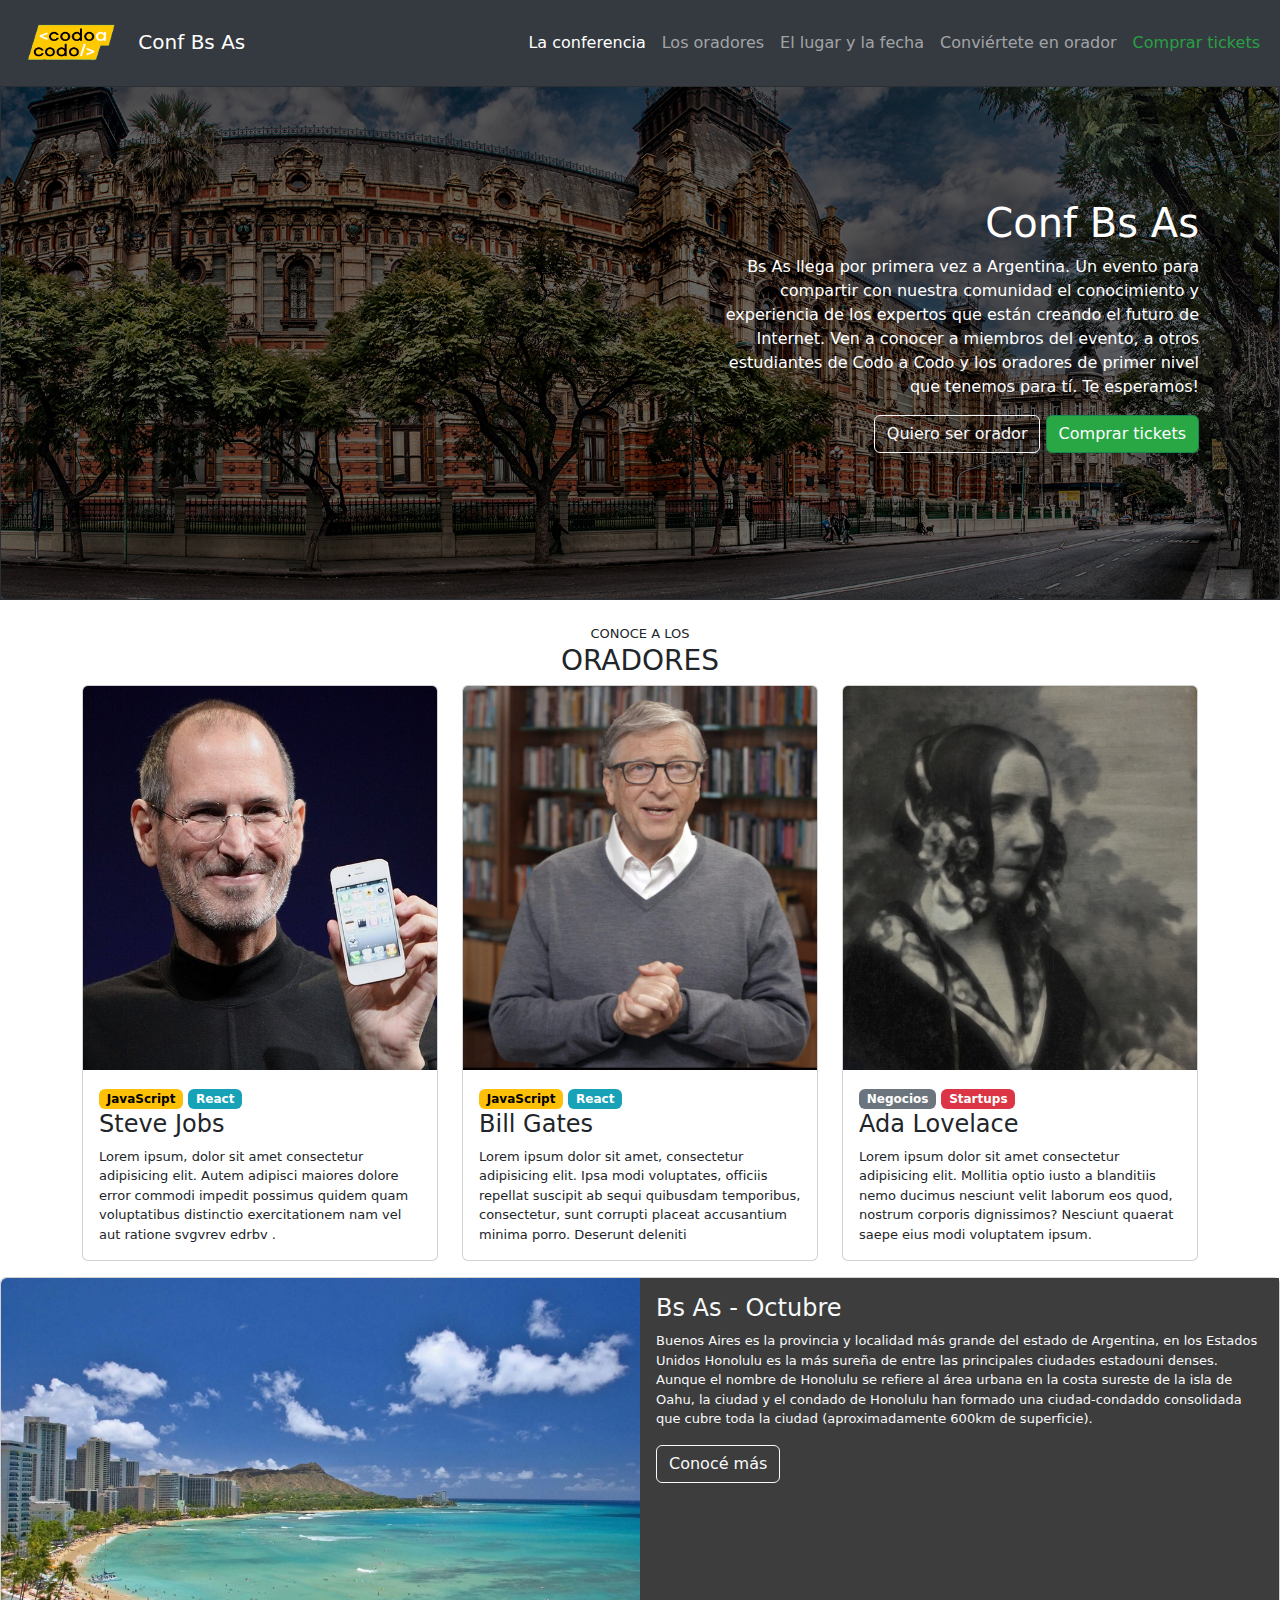
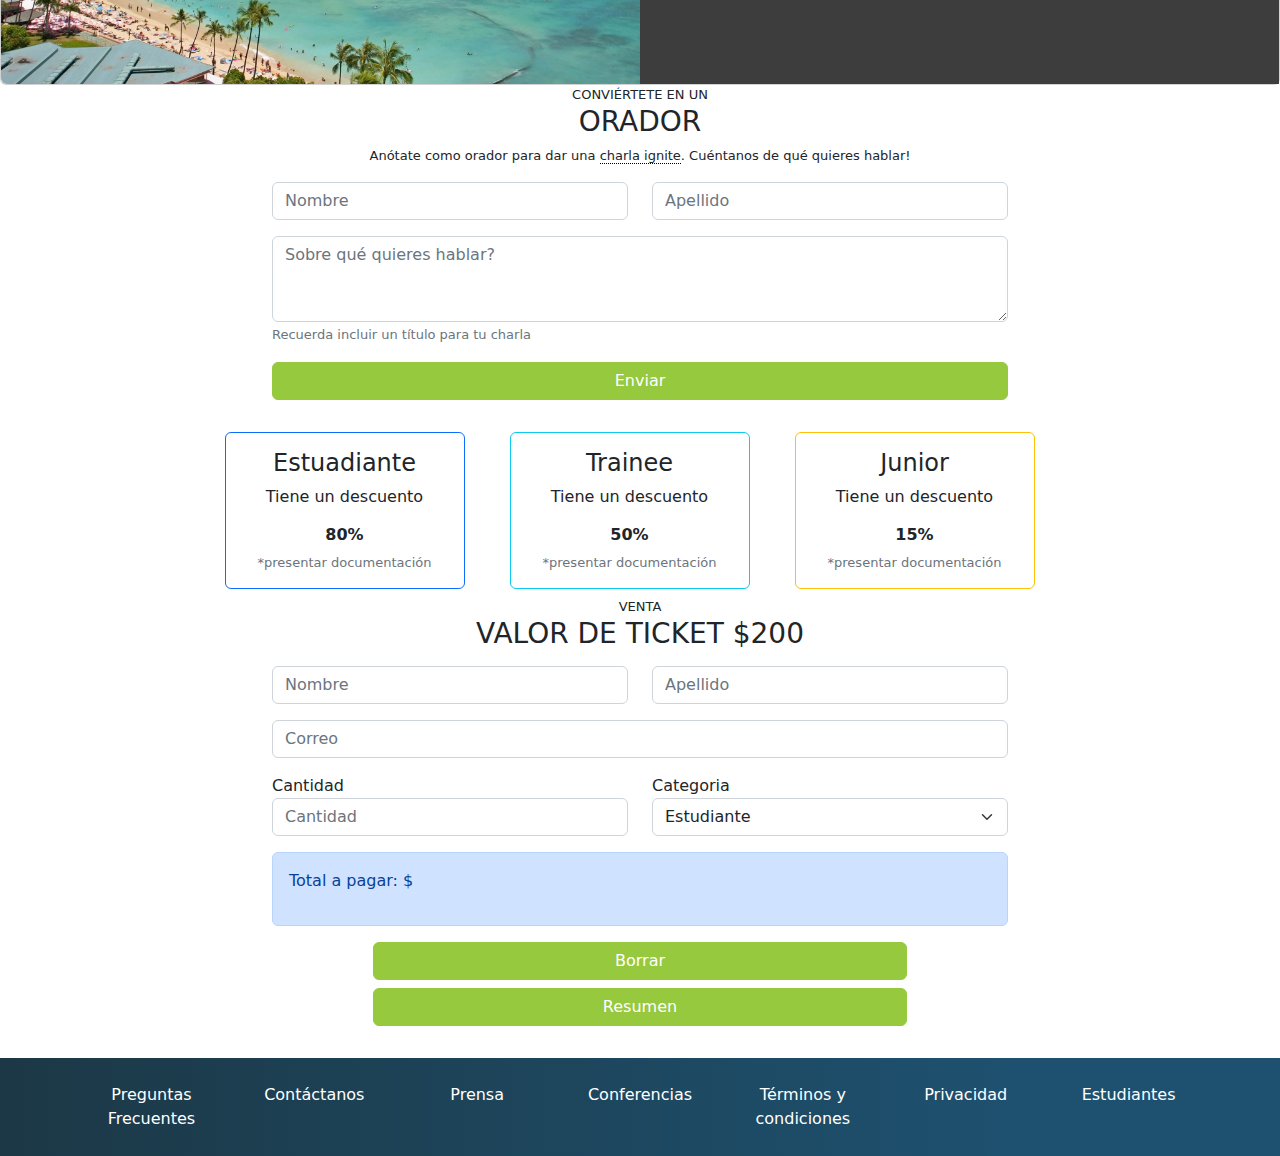
==== index.html @ c77f0238 "subo parte logica de js" ====
<!DOCTYPE html>
<html lang="es">

<head>
    <meta charset="UTF-8">
    <meta http-equiv="X-UA-Compatible" content="IE=edge">
    <meta name="viewport" content="width=device-width, initial-scale=1.0">
    <meta name="description" content="conferencia de prestigiosos oradores en Buenos Aires">
    <meta name="keywords" content="codo a codo, conferencia, oradores, Buenos Aires">
    <meta name="author" content="Camila Aylen Perez Badia, perez9camila@gmail.com">
    <title>Trabajo Integrador 1 </title>
    <link rel="stylesheet" href="./CSS/bootstrap.css">
    <link rel="stylesheet" href="./CSS/style.css">

</head>

<body>
    <header>
        <!--Menu-->
        <nav class="navbar navbar-expand-lg navbar-dark bg-dark">
            <div class="container-fluid" id="menu">
                <a class="navbar-brand" href="#">
                    <img src="./IMG/codoacodo.png" alt="Logo codo a codo" width="120" height="60">
                    Conf Bs As
                </a>
                <button class="navbar-toggler" type="button" data-bs-toggle="collapse"
                    data-bs-target="#navbarSupportedContent" aria-controls="navbarSupportedContent"
                    aria-expanded="false" aria-label="Toggle navigation">
                    <span class="navbar-toggler-icon"></span>
                </button>

                <div class="collapse navbar-collapse " id="navbarSupportedContent">
                    <ul class="navbar-nav ms-auto mb-2 mb-lg-0">
                        <li class="nav-item">
                            <a class="nav-link active" aria-current="page" href="#infoconferencia">La conferencia</a>
                        </li>
                        <li class="nav-item">
                            <a class="nav-link" href="#oradores">Los oradores</a>
                        </li>
                        <li class="nav-item">
                            <a class="nav-link" href="#fechalugar">El lugar y la fecha</a>
                        </li>
                        <li class="nav-item">
                            <a class="nav-link" href="#se-orador">Conviértete en orador</a>
                        </li>
                        <li class="nav-item">
                            <a class="nav-link text-success" href="#tickets">Comprar tickets</a>
                        </li>
                    </ul>
                </div>
            </div>
        </nav>

        <section id="infoconferencia">
            <div class="card text-bg-dark" id="conferencia">
                <img src="./IMG/ba1.jpg" class="card-img" id="ba1" alt="imagen de Buenos Aires">
                <div class="container">
                    <div class="card-img-overlay text-end" id="conf">
                        <h1 class="card-title">Conf Bs As</h1>
                        <p id="texto-bsas">Bs As llega por primera vez a Argentina. Un evento para compartir con nuestra
                            comunidad el
                            conocimiento y experiencia de los expertos que están creando el futuro de Internet. Ven a
                            conocer a
                            miembros del evento, a otros estudiantes de Codo a Codo y los oradores de primer nivel
                            que
                            tenemos
                            para tí. Te esperamos!
                        </p>
                        <a role="button" class="btn btn-outline-light" href="#se-orador">Quiero ser orador</a>
                        <a role="button" class="btn btn-success" href="#tickets">Comprar tickets</a>
                    </div>
                </div>
            </div>
        </section>
    </header>



    <section id="oradores">
        <br>
        <p class="parrafo"> CONOCE A LOS</p>
        <h3 class="orador">ORADORES</h3>

        <!--3 imagenes oradores-->
        <div class="container">
            <div class="row cards" id="oradores">
                <div class="col">
                    <div class="card">
                        <img src="./IMG/steve.jpeg" class="card-img-top" alt="Steve Jobs">
                        <div class="card-body">
                            <span class="badge text-bg-warning">JavaScript</span>
                            <span class="badge text-bg-info">React</span>
                            <h5 class="card-title">Steve Jobs</h5>
                            <p class="card-text">Lorem ipsum, dolor sit amet consectetur adipisicing elit. Autem
                                adipisci
                                maiores dolore error commodi impedit possimus quidem quam voluptatibus distinctio
                                exercitationem
                                nam vel aut ratione svgvrev edrbv .</p>
                        </div>
                    </div>
                </div>
                <div class="col">
                    <div class="card">
                        <img src="./IMG/bill.jpg" class="card-img-top" alt="Bill Gates">
                        <div class="card-body">
                            <span class="badge text-bg-warning">JavaScript</span>
                            <span class="badge text-bg-info">React</span>
                            <h5 class="card-title">Bill Gates</h5>
                            <p class="card-text">Lorem ipsum dolor sit amet, consectetur adipisicing elit. Ipsa modi
                                voluptates,
                                officiis repellat suscipit ab sequi quibusdam temporibus, consectetur, sunt corrupti
                                placeat
                                accusantium minima porro. Deserunt deleniti</p>
                        </div>
                    </div>
                </div>
                <div class="col">
                    <div class="card">
                        <img src="./IMG/ada.jpeg" class="card-img-top" alt="Adda Lovelace">
                        <div class="card-body">
                            <span class="badge text-bg-secondary">Negocios</span>
                            <span class="badge text-bg-danger">Startups</span>
                            <h5 class="card-title">Ada Lovelace</h5>
                            <p class="card-text">Lorem ipsum dolor sit amet consectetur adipisicing elit. Mollitia optio
                                iusto a
                                blanditiis nemo ducimus nesciunt velit laborum eos quod, nostrum corporis dignissimos?
                                Nesciunt
                                quaerat saepe eius modi voluptatem ipsum.</p>
                        </div>
                    </div>
                </div>
            </div>
        </div>
    </section>

    <section id="fechalugar">
        <div class="card mt-3">
            <div class="row g-0">
                <div class="col-md-6">
                    <img id="honolulu" src="./IMG/honolulu.jpg" class="img-fluid rounded-start" alt="foto Honolulu">
                </div>
                <div class="col-md-6 text-light" id="fecha-lugar">
                    <div class="card-body">
                        <h5 class="card-title">Bs As - Octubre</h5>
                        <p class="card-text" id="texto-fecha-lugar">Buenos Aires es la provincia y localidad más grande
                            del estado de
                            Argentina, en los Estados Unidos Honolulu es la más sureña de entre las principales
                            ciudades
                            estadouni denses. Aunque el nombre de Honolulu se refiere al área urbana en la costa
                            sureste
                            de la isla de Oahu, la ciudad y el condado de
                            Honolulu han formado una ciudad-condaddo consolidada que cubre toda la ciudad
                            (aproximadamente 600km de superficie).</p>
                        <a role="button" class="btn btn-outline-light" href="#">Conocé más</a>
                    </div>
                </div>
            </div>
        </div>
    </section>

    <section id="se-orador">
        <p class="parrafo"> CONVIÉRTETE EN UN</p>
        <h3 class="orador">ORADOR</h3>
        <p class="parrafo">Anótate como orador para dar una <span id="subrayado">charla ignite</span>. Cuéntanos de qué
            quieres hablar!</p>

        <div class="container">
            <form action="mailto:perez9camila@gmail.com" method="post" enctype="text/plain">
                <div class="row justify-content-center mt-3">
                    <div class="col-4">
                        <input type="text" name="Nombre" class="form-control" placeholder="Nombre" aria-label="Nombre">
                    </div>
                    <div class="col-4">
                        <input type="text" name="Apellido" class="form-control" placeholder="Apellido"
                            aria-label="Apellido">
                    </div>
                </div>

                <div class="row justify-content-center mt-3">
                    <div class="col-8">
                        <textarea name="Comentarios" class="form-control" id="exampleFormControlTextarea1" rows="3"
                            placeholder="Sobre qué quieres hablar?" aria-label="Sobre qué quieres hablar?"></textarea>
                        <span id="texto-formulario" class="text-muted">Recuerda incluir un título para tu charla</span>
                    </div>
                </div>
                <div class="row mb-2">
                    <div id="boton-formulario" class="d-grid gap-2 col-8 mx-auto">
                        <button class="btn btn-primary" type="submit">Enviar</button>
                    </div>
                </div>

            </form>
        </div>
    </section>

    <!--Comienza parte trabajo integrador con js-->

    <section>
        <div class="container text-center">
            <div class="row justify-content-center">
                <div class="col-3">
                    <div class="card border-primary mb-2" style="max-width: 15rem;">
                        <div class="card-body">
                            <h5 class="card-title">Estuadiante</h5>
                            <p class="card-text" id="parrafo-descuento">Tiene un descuento</p>
                            <h6 class="card-text">80%</h6>
                            <p class="card-text text-muted">*presentar documentación</p>
                        </div>
                    </div>
                </div>

                <div class="col-3">
                    <div class="card border-info mb-2" style="max-width: 15rem;">
                        <div class="card-body">
                            <h5 class="card-title">Trainee</h5>
                            <p class="card-text" id="parrafo-descuento">Tiene un descuento</p>
                            <h6 class="card-text">50%</h6>
                            <p class="card-text text-muted">*presentar documentación</p>
                        </div>
                    </div>
                </div>
                <div class="col-3">
                    <div class="card border-warning mb-2" style="max-width: 15rem;">
                        <div class="card-body">
                            <h5 class="card-title">Junior</h5>
                            <p class="card-text" id="parrafo-descuento">Tiene un descuento</p>
                            <h6 class="card-text">15%</h6>
                            <p class="card-text text-muted">*presentar documentación</p>
                        </div>
                    </div>
                </div>
            </div>
        </div>
    </section>

    <section id="tickets">
        <p class="parrafo"> VENTA</p>
        <h3 class="orador">VALOR DE TICKET $200</h3>
        <div class="container">
            <form action="mailto:perez9camila@gmail.com" method="post" enctype="text/plain">
                <div class="row justify-content-center mt-3">
                    <div class="col-4">
                        <input type="text" name="Nombre" class="form-control" placeholder="Nombre" aria-label="Nombre">
                    </div>
                    <div class="col-4">
                        <input type="text" name="Apellido" class="form-control" placeholder="Apellido"
                            aria-label="Apellido">
                    </div>
                </div>

                <div class="row justify-content-center mt-3">
                    <div class="col-8">
                        <input type="Correo" class="form-control" placeholder="Correo" aria-label="Correo">
                    </div>
                </div>

                <div class="row justify-content-center mt-3">
                    <div class="col-4">
                        Cantidad
                        <input type="number" class="form-control" id="cantidad_tickets" placeholder="Cantidad" aria-label="Cantidad"
                            id="cantidadTickets" min="1" required>
                    </div>
                    <div class="col-4">
                        Categoria
                        <select class="form-select" id="tipo_descuento" aria-label="Categoría" id="categoria">
                            <option value="estudiante" selected>Estudiante</option>
                            <option value="trainee">Trainee</option>
                            <option value="junior">Junior</option>
                        </select>
                    </div>
                </div>
                <div class="row justify-content-center mt-3">
                    <div class="col-8">
                        <div class="alert alert-primary" role="alert">
                            Total a pagar: $ <p id="total_a_pagar" class="align-middle"></p>
                        </div>
                    </div>

                </div>
                <div class="container">
                    <div class="row mb-2">
                        <div class="d-grid gap-2 col-6 mx-auto">
                            <button class="btn btn-primary" type="reset">Borrar</button>
                            <button class="btn btn-primary" type="submit">Resumen</button>
                        </div>
                    </div>
                </div>
            </form>
        </div>
    </section>



    <footer>
        <div class="container">
            <div class="row text-center justify-content-center" id="pie-pagina">
                <div class="col">
                    <a class="nav-link" href="#">Preguntas Frecuentes</a>
                </div>
                <div class="col">
                    <a class="nav-link" href="#">Contáctanos</a>
                </div>
                <div class="col">
                    <a class="nav-link" href="#">Prensa</a>
                </div>
                <div class="col">
                    <a class="nav-link" href="#">Conferencias</a>
                </div>
                <div class="col">
                    <a class="nav-link" href="#">Términos y condiciones</a>
                </div>
                <div class="col">
                    <a class="nav-link" href="#">Privacidad</a>
                </div>
                <div class="col">
                    <a class="nav-link" href="#">Estudiantes</a>
                </div>
            </div>
        </div>
    </footer>

    <script src="./js/bootstrap.js"></script>
    <script src="./js/script.js"></script>
</body>

</html>
---- CSS/style.css ----
#menu{
    background-color: #353a40;
}

h5{
    font-size: x-large;
}

h6{
    font-size: medium;
    font-weight: bold;
}

p {
    font-size: small;  
}

.parrafo{
    text-align: center;
    margin-bottom: 0rem;
    
}

h3 {
    margin: 0px,0px,8px;

}
footer {
    background: linear-gradient(90deg, rgba(28,56,70,255) 0%, rgba(29,67,88,255) 35%, rgba(30,81,112,255) 80%);
    color: white;
    min-height: 10vh;
}

form{
    margin-bottom: 2rem;
}

#texto-formulario{
    font-size: small;
}

.orador{
    padding: auto;
    text-align: center;
}

div {
    display: block;
}

#conferencia{
    border-radius: 0%;
}

#ba1 {
    background: rgba(0, 0, 0, 0.7);
    filter: brightness(40%);
    background-position: center;
    background-repeat: no-repeat;
    background-size: cover;
    background-blend-mode: darken;
    object-fit: cover;
    height: 40vw;
}

#conf{
    text-align: justify;
    margin-top: 6rem;
    margin-right: 4rem;
    margin-bottom: 2rem;
    overflow: auto; /*scroll de pantalla para que el texto no desborde*/
}

#texto-bsas{
    text-align: justify;
    text-align: right;
    font-size: medium;
    padding-left: 58%;
}

#honolulu{
    object-fit: cover;
    width:100%;
    height:100%;
}

#fecha-lugar{
    background-color: rgb(61, 61, 61);

}

#texto-fecha-lugar{
    text-align: justify;
    text-align: left;
}

#subrayado {
    border-bottom:1px dotted black;
}

#parrafo-descuento{
    font-size: medium;
}

#boton-formulario{
    margin-top: 1rem;
}

#boton-tickets{
    
}

#pie-pagina a{
    font-size: medium;
    margin-top: 25px;
    margin-bottom: 25px;
}
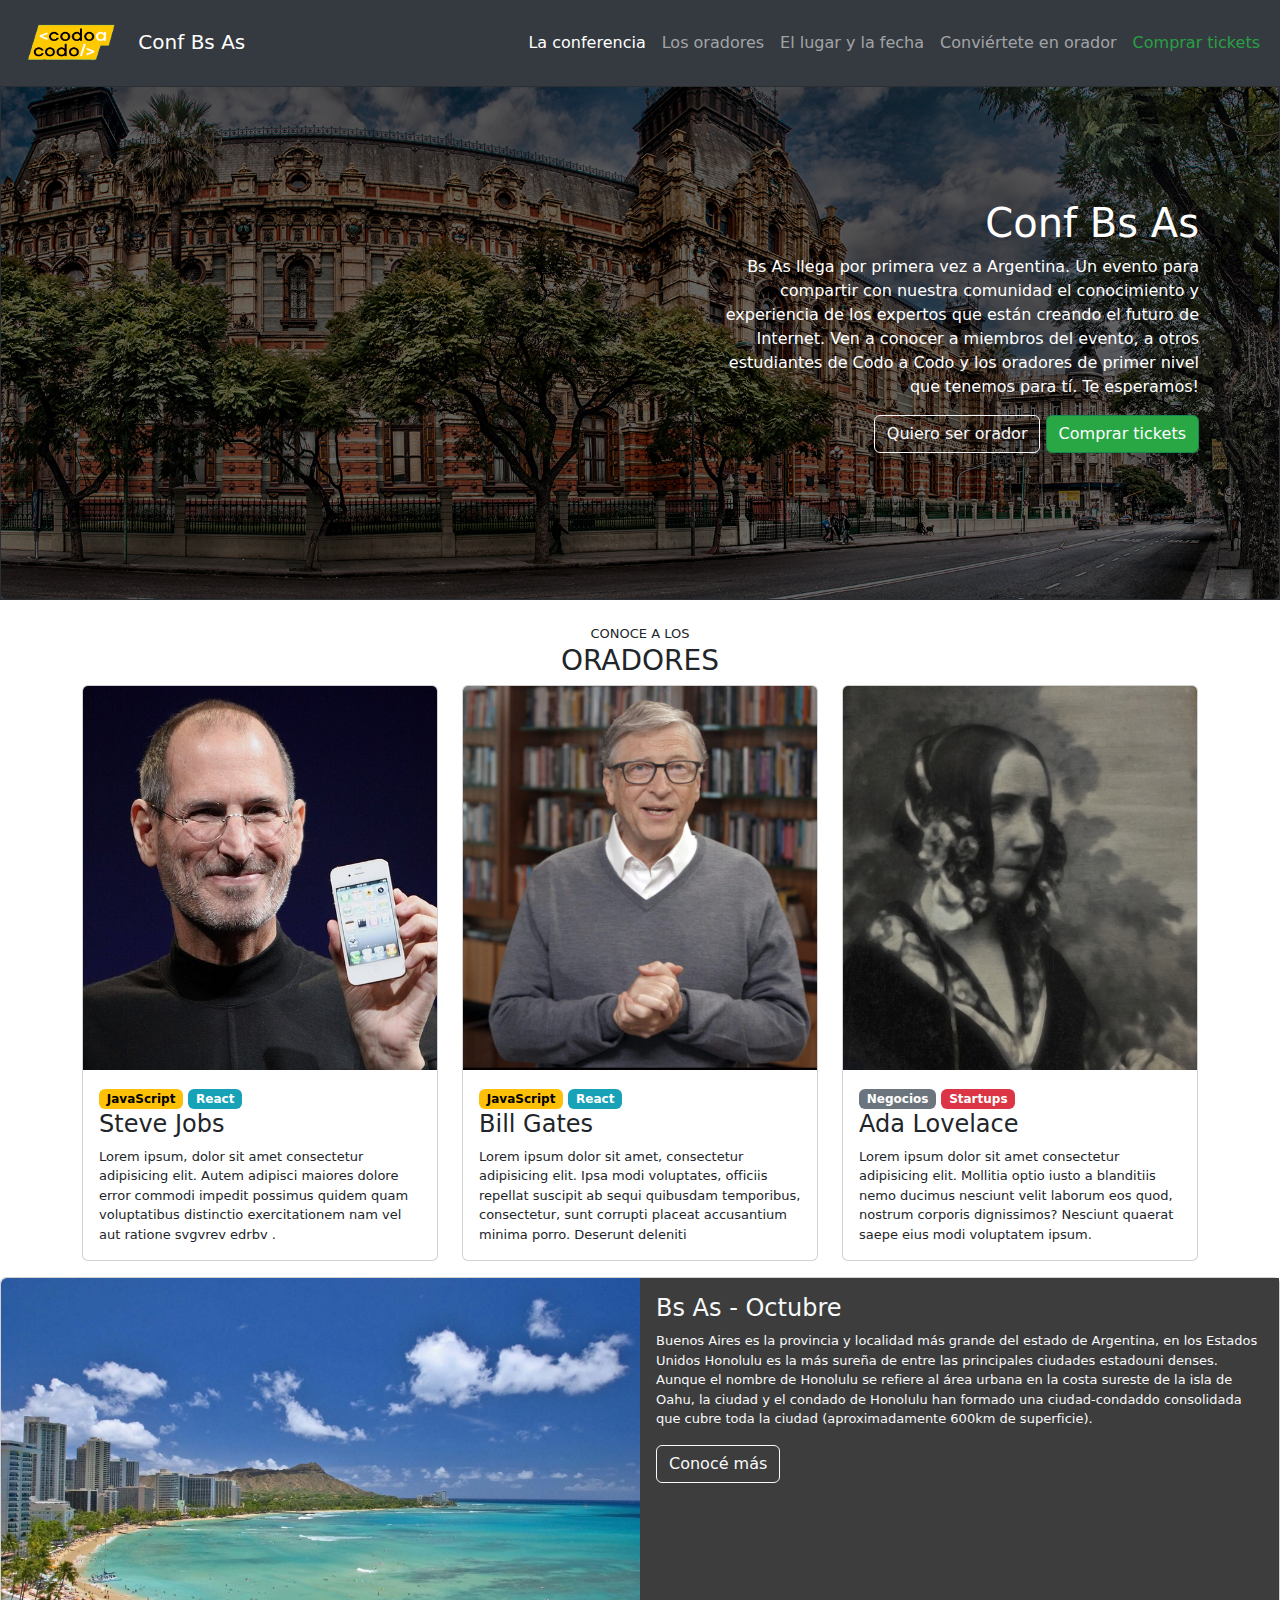
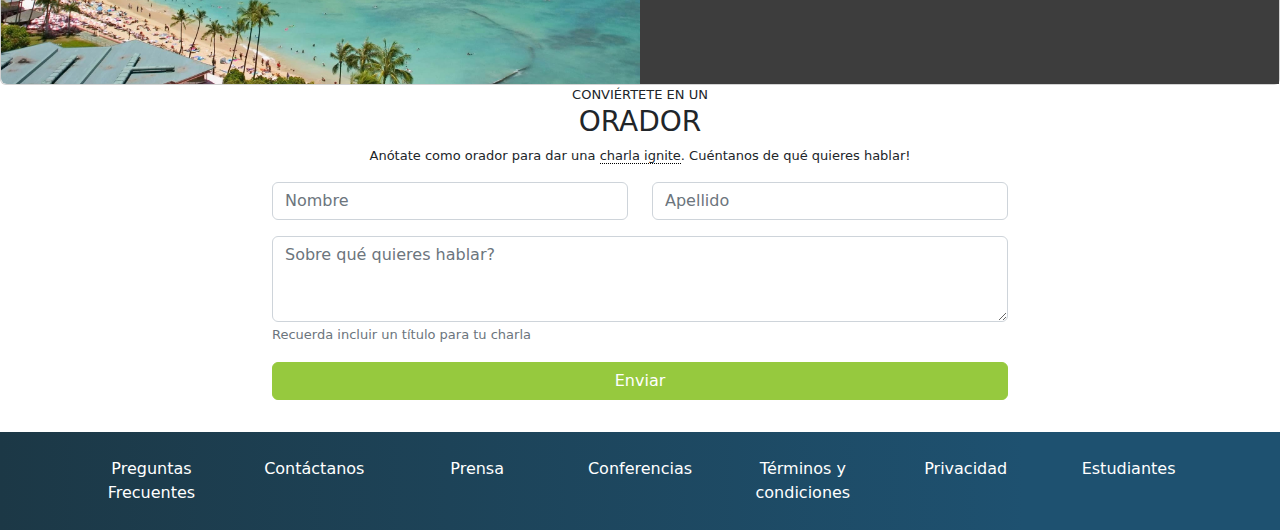
==== commit d2f48f73: "subo archivo diferente para la parte de tickets" ====
--- a/index.html
+++ b/index.html
@@ -44,7 +44,7 @@
                             <a class="nav-link" href="#se-orador">Conviértete en orador</a>
                         </li>
                         <li class="nav-item">
-                            <a class="nav-link text-success" href="#tickets">Comprar tickets</a>
+                            <a class="nav-link text-success" href="./tickets.html">Comprar tickets</a>
                         </li>
                     </ul>
                 </div>
@@ -67,7 +67,7 @@
                             para tí. Te esperamos!
                         </p>
                         <a role="button" class="btn btn-outline-light" href="#se-orador">Quiero ser orador</a>
-                        <a role="button" class="btn btn-success" href="#tickets">Comprar tickets</a>
+                        <a role="button" class="btn btn-success" href="./tickets.html">Comprar tickets</a>
                     </div>
                 </div>
             </div>
@@ -193,104 +193,6 @@
         </div>
     </section>
 
-    <!--Comienza parte trabajo integrador con js-->
-
-    <section>
-        <div class="container text-center">
-            <div class="row justify-content-center">
-                <div class="col-3">
-                    <div class="card border-primary mb-2" style="max-width: 15rem;">
-                        <div class="card-body">
-                            <h5 class="card-title">Estuadiante</h5>
-                            <p class="card-text" id="parrafo-descuento">Tiene un descuento</p>
-                            <h6 class="card-text">80%</h6>
-                            <p class="card-text text-muted">*presentar documentación</p>
-                        </div>
-                    </div>
-                </div>
-
-                <div class="col-3">
-                    <div class="card border-info mb-2" style="max-width: 15rem;">
-                        <div class="card-body">
-                            <h5 class="card-title">Trainee</h5>
-                            <p class="card-text" id="parrafo-descuento">Tiene un descuento</p>
-                            <h6 class="card-text">50%</h6>
-                            <p class="card-text text-muted">*presentar documentación</p>
-                        </div>
-                    </div>
-                </div>
-                <div class="col-3">
-                    <div class="card border-warning mb-2" style="max-width: 15rem;">
-                        <div class="card-body">
-                            <h5 class="card-title">Junior</h5>
-                            <p class="card-text" id="parrafo-descuento">Tiene un descuento</p>
-                            <h6 class="card-text">15%</h6>
-                            <p class="card-text text-muted">*presentar documentación</p>
-                        </div>
-                    </div>
-                </div>
-            </div>
-        </div>
-    </section>
-
-    <section id="tickets">
-        <p class="parrafo"> VENTA</p>
-        <h3 class="orador">VALOR DE TICKET $200</h3>
-        <div class="container">
-            <form action="mailto:perez9camila@gmail.com" method="post" enctype="text/plain">
-                <div class="row justify-content-center mt-3">
-                    <div class="col-4">
-                        <input type="text" name="Nombre" class="form-control" placeholder="Nombre" aria-label="Nombre">
-                    </div>
-                    <div class="col-4">
-                        <input type="text" name="Apellido" class="form-control" placeholder="Apellido"
-                            aria-label="Apellido">
-                    </div>
-                </div>
-
-                <div class="row justify-content-center mt-3">
-                    <div class="col-8">
-                        <input type="Correo" class="form-control" placeholder="Correo" aria-label="Correo">
-                    </div>
-                </div>
-
-                <div class="row justify-content-center mt-3">
-                    <div class="col-4">
-                        Cantidad
-                        <input type="number" class="form-control" id="cantidad_tickets" placeholder="Cantidad" aria-label="Cantidad"
-                            id="cantidadTickets" min="1" required>
-                    </div>
-                    <div class="col-4">
-                        Categoria
-                        <select class="form-select" id="tipo_descuento" aria-label="Categoría" id="categoria">
-                            <option value="estudiante" selected>Estudiante</option>
-                            <option value="trainee">Trainee</option>
-                            <option value="junior">Junior</option>
-                        </select>
-                    </div>
-                </div>
-                <div class="row justify-content-center mt-3">
-                    <div class="col-8">
-                        <div class="alert alert-primary" role="alert">
-                            Total a pagar: $ <p id="total_a_pagar" class="align-middle"></p>
-                        </div>
-                    </div>
-
-                </div>
-                <div class="container">
-                    <div class="row mb-2">
-                        <div class="d-grid gap-2 col-6 mx-auto">
-                            <button class="btn btn-primary" type="reset">Borrar</button>
-                            <button class="btn btn-primary" type="submit">Resumen</button>
-                        </div>
-                    </div>
-                </div>
-            </form>
-        </div>
-    </section>
-
-
-
     <footer>
         <div class="container">
             <div class="row text-center justify-content-center" id="pie-pagina">
@@ -320,7 +222,7 @@
     </footer>
 
     <script src="./js/bootstrap.js"></script>
-    <script src="./js/script.js"></script>
+    
 </body>
 
 </html>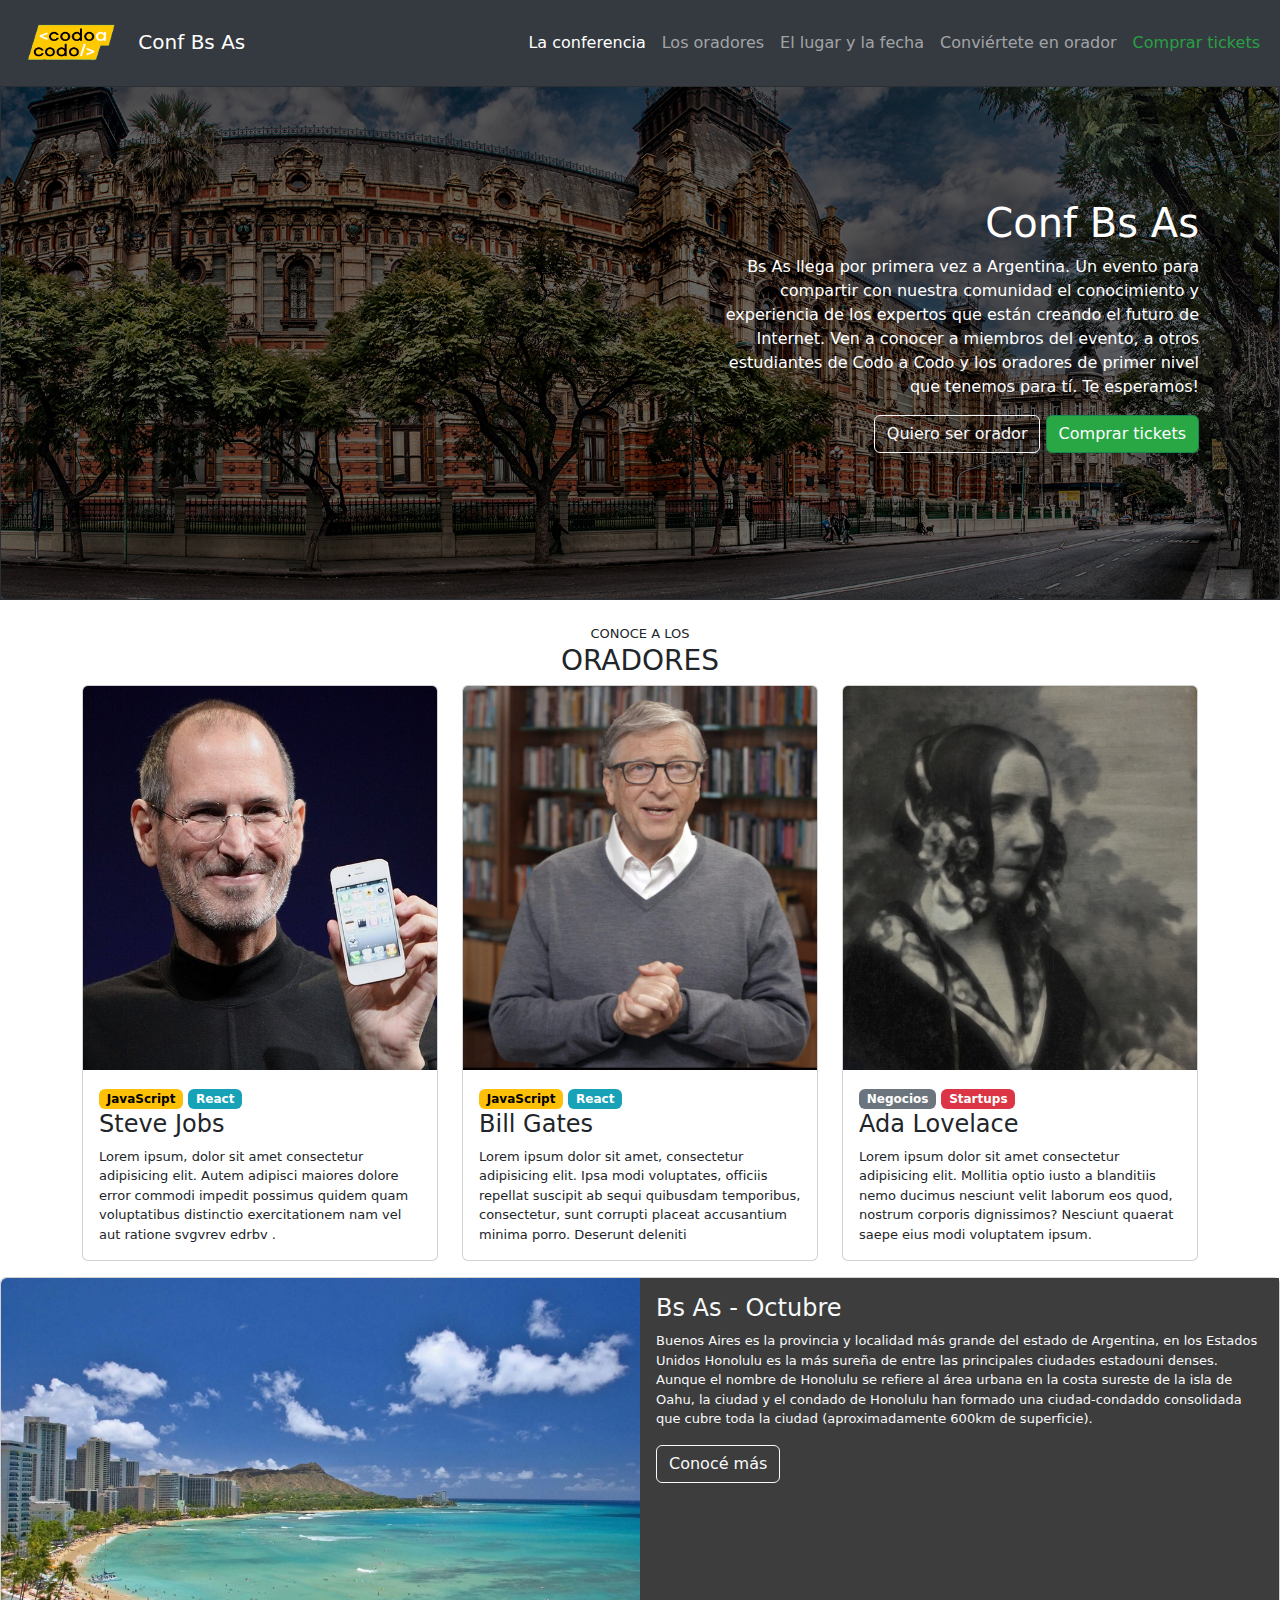
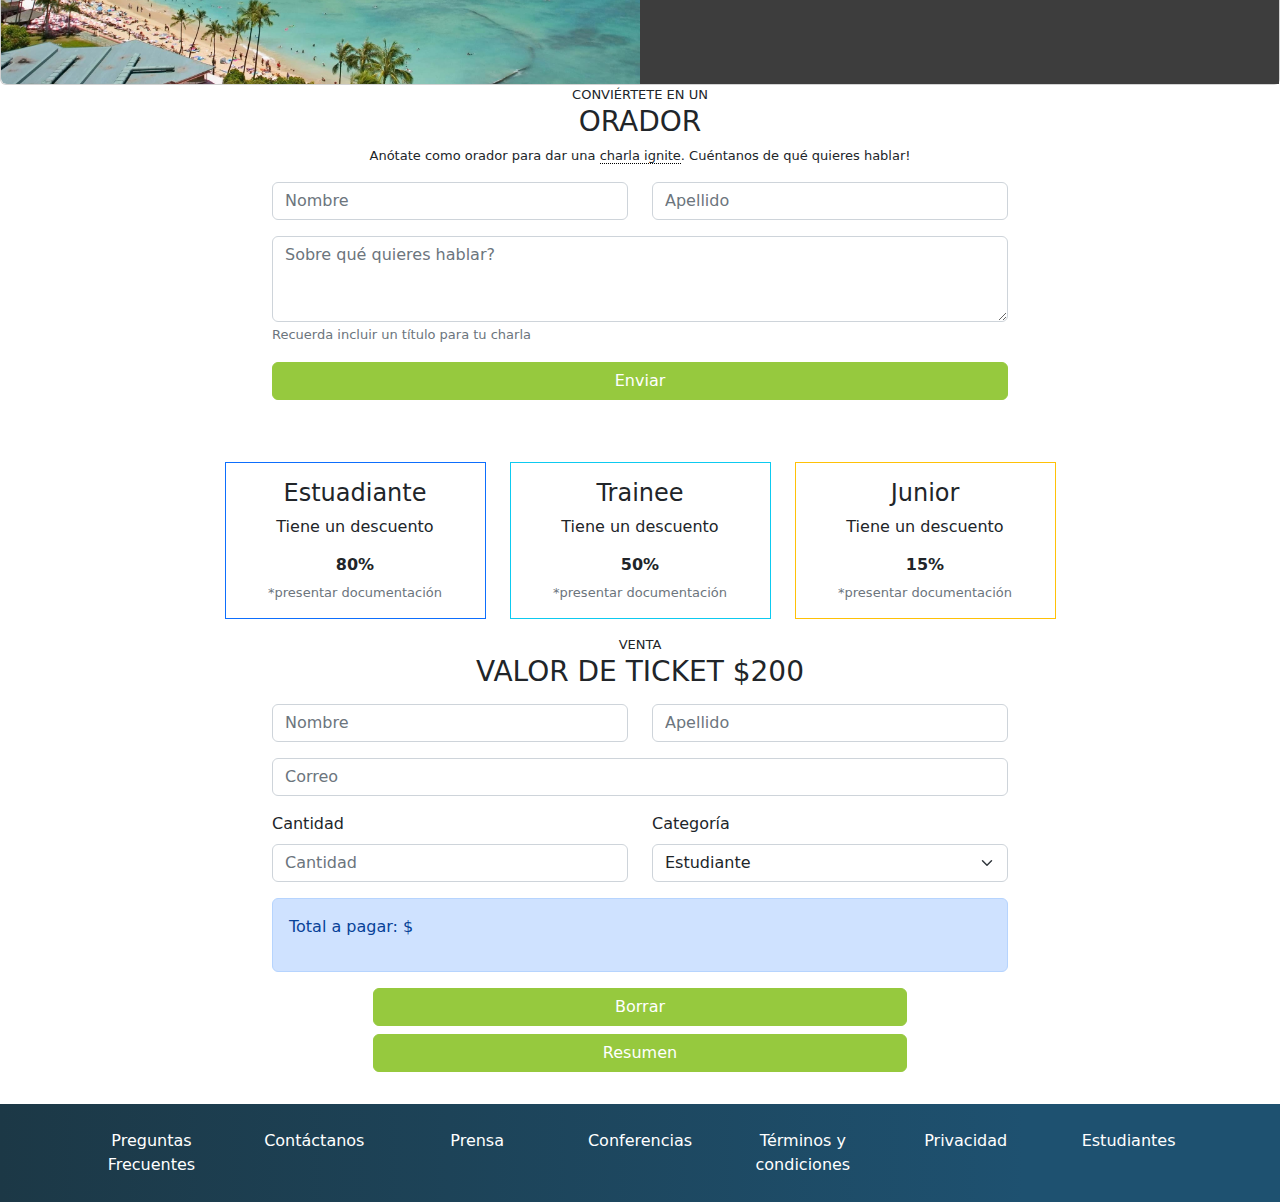
==== commit 66e28739: "pongo todo el trabajo en un mismo index" ====
--- a/index.html
+++ b/index.html
@@ -44,7 +44,7 @@
                             <a class="nav-link" href="#se-orador">Conviértete en orador</a>
                         </li>
                         <li class="nav-item">
-                            <a class="nav-link text-success" href="./tickets.html">Comprar tickets</a>
+                            <a class="nav-link text-success" href="#tickets">Comprar tickets</a>
                         </li>
                     </ul>
                 </div>
@@ -67,7 +67,7 @@
                             para tí. Te esperamos!
                         </p>
                         <a role="button" class="btn btn-outline-light" href="#se-orador">Quiero ser orador</a>
-                        <a role="button" class="btn btn-success" href="./tickets.html">Comprar tickets</a>
+                        <a role="button" class="btn btn-success" href="#tickets">Comprar tickets</a>
                     </div>
                 </div>
             </div>
@@ -193,6 +193,103 @@
         </div>
     </section>
 
+<!--COMIENZA PARTE TP INTEGRADOR JS-->
+    <section id="tickets">
+        <div class="container text-center">
+            <div class="row justify-content-center">
+                <div class="col-3">
+                    <div class="card border-primary mb-3" id="tarjetas_descuento">
+                        <div class="card-body">
+                            <h5 class="card-title">Estuadiante</h5>
+                            <p class="card-text" id="parrafo-descuento">Tiene un descuento</p>
+                            <h6 class="card-text">80%</h6>
+                            <p class="card-text text-muted">*presentar documentación</p>
+                        </div>
+                    </div>
+                </div>
+
+                <div class="col-3">
+                    <div class="card border-info mb-3" id="tarjetas_descuento">
+                        <div class="card-body">
+                            <h5 class="card-title">Trainee</h5>
+                            <p class="card-text" id="parrafo-descuento">Tiene un descuento</p>
+                            <h6 class="card-text">50%</h6>
+                            <p class="card-text text-muted">*presentar documentación</p>
+                        </div>
+                    </div>
+                </div>
+                <div class="col-3">
+                    <div class="card border-warning mb-3" id="tarjetas_descuento">
+                        <div class="card-body">
+                            <h5 class="card-title">Junior</h5>
+                            <p class="card-text" id="parrafo-descuento">Tiene un descuento</p>
+                            <h6 class="card-text">15%</h6>
+                            <p class="card-text text-muted">*presentar documentación</p>
+                        </div>
+                    </div>
+                </div>
+            </div>
+        </div>
+    </section>
+
+    <section>
+        <p class="parrafo"> VENTA</p>
+        <h3 class="orador">VALOR DE TICKET $200</h3>
+
+    </section>
+
+    <section>
+        <form class="container">
+            <div class="row justify-content-center mt-3">
+                <div class="col-4">
+                    <input type="text" name="Nombre" class="form-control" placeholder="Nombre" aria-label="Nombre">
+                </div>
+                <div class="col-4">
+                    <input type="text" name="Apellido" class="form-control" placeholder="Apellido"
+                        aria-label="Apellido">
+                </div>
+            </div>
+
+            <div class="row justify-content-center mt-3">
+                <div class="col-8">
+                    <input type="Correo" class="form-control" placeholder="Correo" aria-label="Correo">
+                </div>
+            </div>
+
+            <div class="row justify-content-center mt-3">
+                <div class="col-4">
+                    <label class="form-label">Cantidad</label>
+                    <input id="cantidad" type="text" class="form-control" placeholder="Cantidad" >
+                </div>
+                <div class="col-4">
+                    <label class="form-label">Categoría</label>
+                    <select class="form-select" id="categoria_descuento" aria-label="Categoría" >
+                        <option value="estudiante" selected>Estudiante</option>
+                        <option value="trainee">Trainee</option>
+                        <option value="junior">Junior</option>
+                    </select>
+                </div>
+            </div>
+            <div class="row justify-content-center mt-3">
+                <div class="col-8">
+                    <div class="alert alert-primary" role="alert">
+                        Total a pagar: $ <p id="total_a_pagar" class="align-middle"></p>
+                    </div>
+                </div>
+
+            </div>
+            <div class="container">
+                <div class="row mb-2">
+                    <div class="d-grid gap-2 col-6 mx-auto">
+                        <button class="btn btn-primary" type="reset">Borrar</button>
+                        <button class="btn btn-primary" id="btn_resumen" type="submit" onclick="total()">Resumen</button>
+                    </div>
+                </div>
+            </div>
+        </form>
+    </section>
+
+
     <footer>
         <div class="container">
             <div class="row text-center justify-content-center" id="pie-pagina">
@@ -222,6 +319,7 @@
     </footer>
 
     <script src="./js/bootstrap.js"></script>
+    <script src="./js/script.js"></script>
     
 </body>
 
--- a/CSS/style.css
+++ b/CSS/style.css
@@ -116,3 +116,8 @@
     margin-top: 25px;
     margin-bottom: 25px;
 }
+
+#tarjetas_descuento {
+    border-radius: 0px;
+    margin-top: 30px;
+}
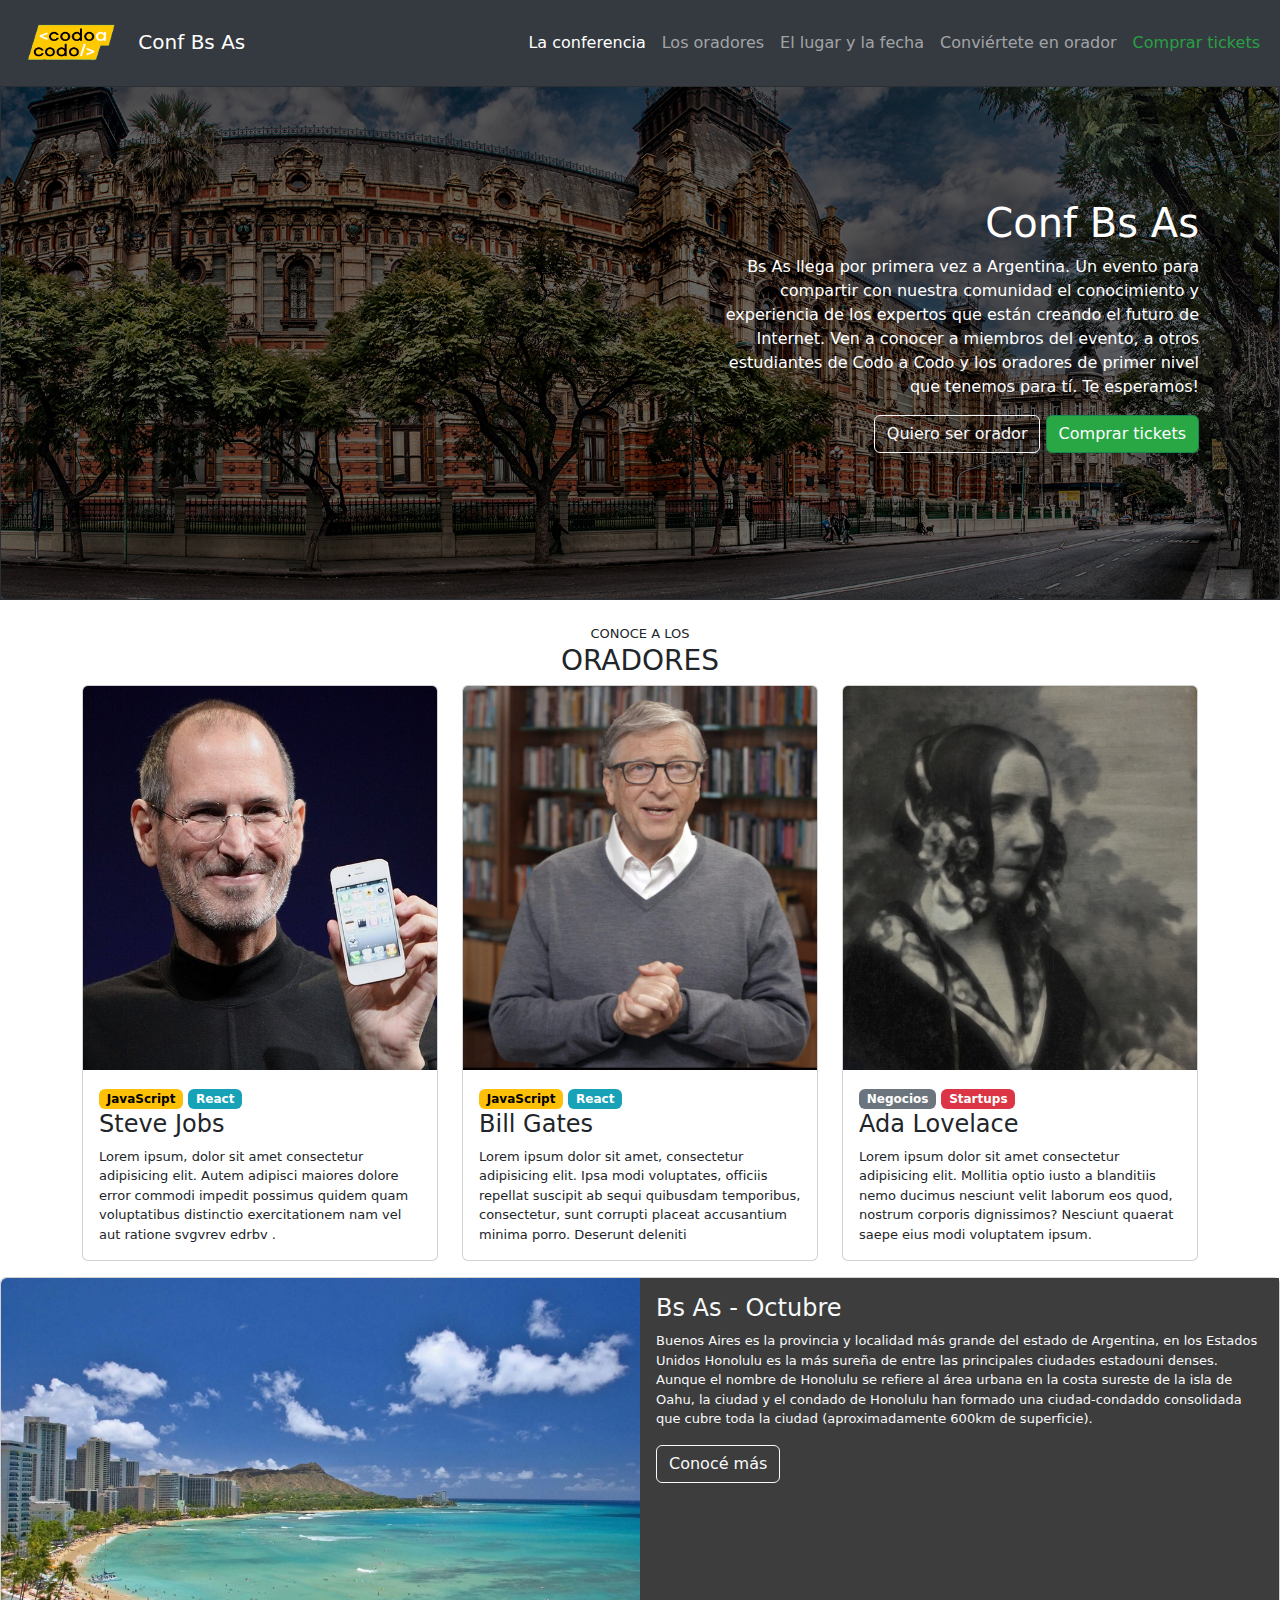
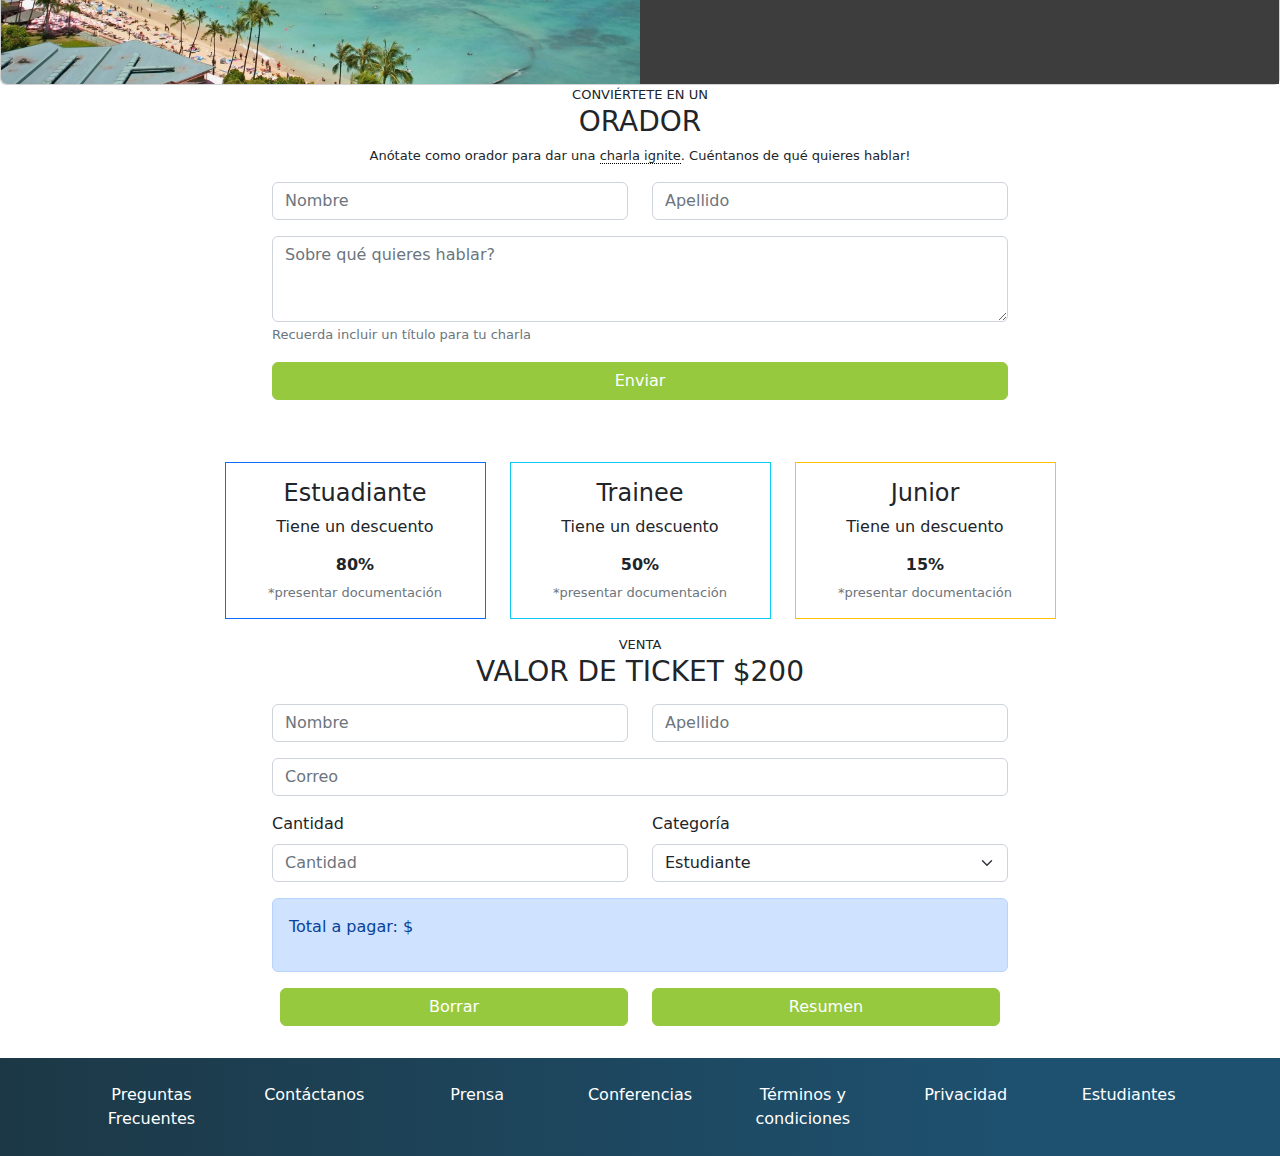
==== commit 6257901d: "modifico botones de form tickets" ====
--- a/index.html
+++ b/index.html
@@ -193,7 +193,7 @@
         </div>
     </section>
 
-<!--COMIENZA PARTE TP INTEGRADOR JS-->
+    <!--COMIENZA PARTE TP INTEGRADOR JS-->
     <section id="tickets">
         <div class="container text-center">
             <div class="row justify-content-center">
@@ -259,11 +259,11 @@
             <div class="row justify-content-center mt-3">
                 <div class="col-4">
                     <label class="form-label">Cantidad</label>
-                    <input id="cantidad" type="text" class="form-control" placeholder="Cantidad" >
+                    <input id="cantidad" type="text" class="form-control" placeholder="Cantidad">
                 </div>
                 <div class="col-4">
                     <label class="form-label">Categoría</label>
-                    <select class="form-select" id="categoria_descuento" aria-label="Categoría" >
+                    <select class="form-select" id="categoria_descuento" aria-label="Categoría">
                         <option value="estudiante" selected>Estudiante</option>
                         <option value="trainee">Trainee</option>
                         <option value="junior">Junior</option>
@@ -279,10 +279,12 @@
 
             </div>
             <div class="container">
-                <div class="row mb-2">
-                    <div class="d-grid gap-2 col-6 mx-auto">
-                        <button class="btn btn-primary" type="reset">Borrar</button>
-                        <button class="btn btn-primary" id="btn_resumen" type="submit" onclick="total()">Resumen</button>
+                <div class="row justify-content-center mb-2">
+                    <div id="borrar" class="d-grid col-4">
+                        <button class="btn btn-primary" id="btn-borrar" type="reset">Borrar</button>
+                    </div>
+                    <div id="resumen" class="d-grid col-4">
+                        <button class="btn btn-primary" id="btn-resumen" type="button">Resumen</button>
                     </div>
                 </div>
             </div>
@@ -320,7 +322,7 @@
 
     <script src="./js/bootstrap.js"></script>
     <script src="./js/script.js"></script>
-    
+
 </body>
 
 </html>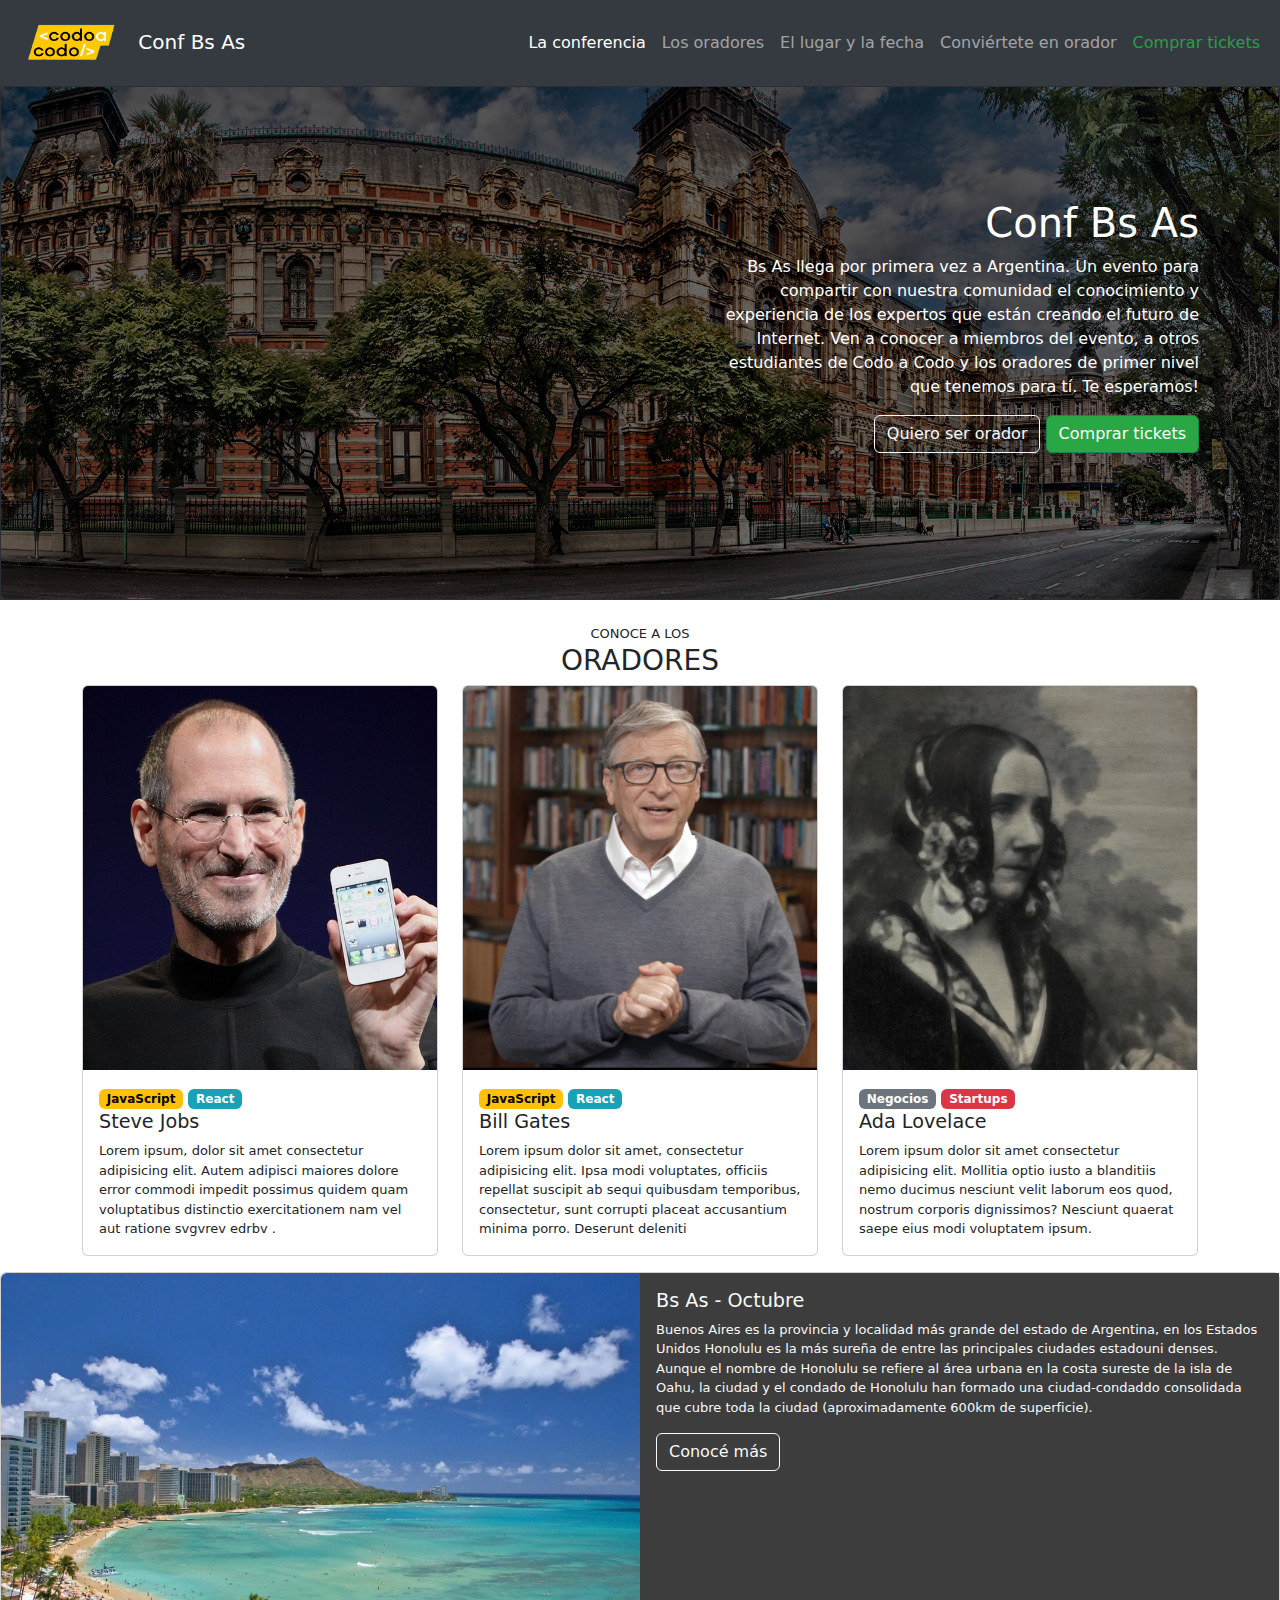
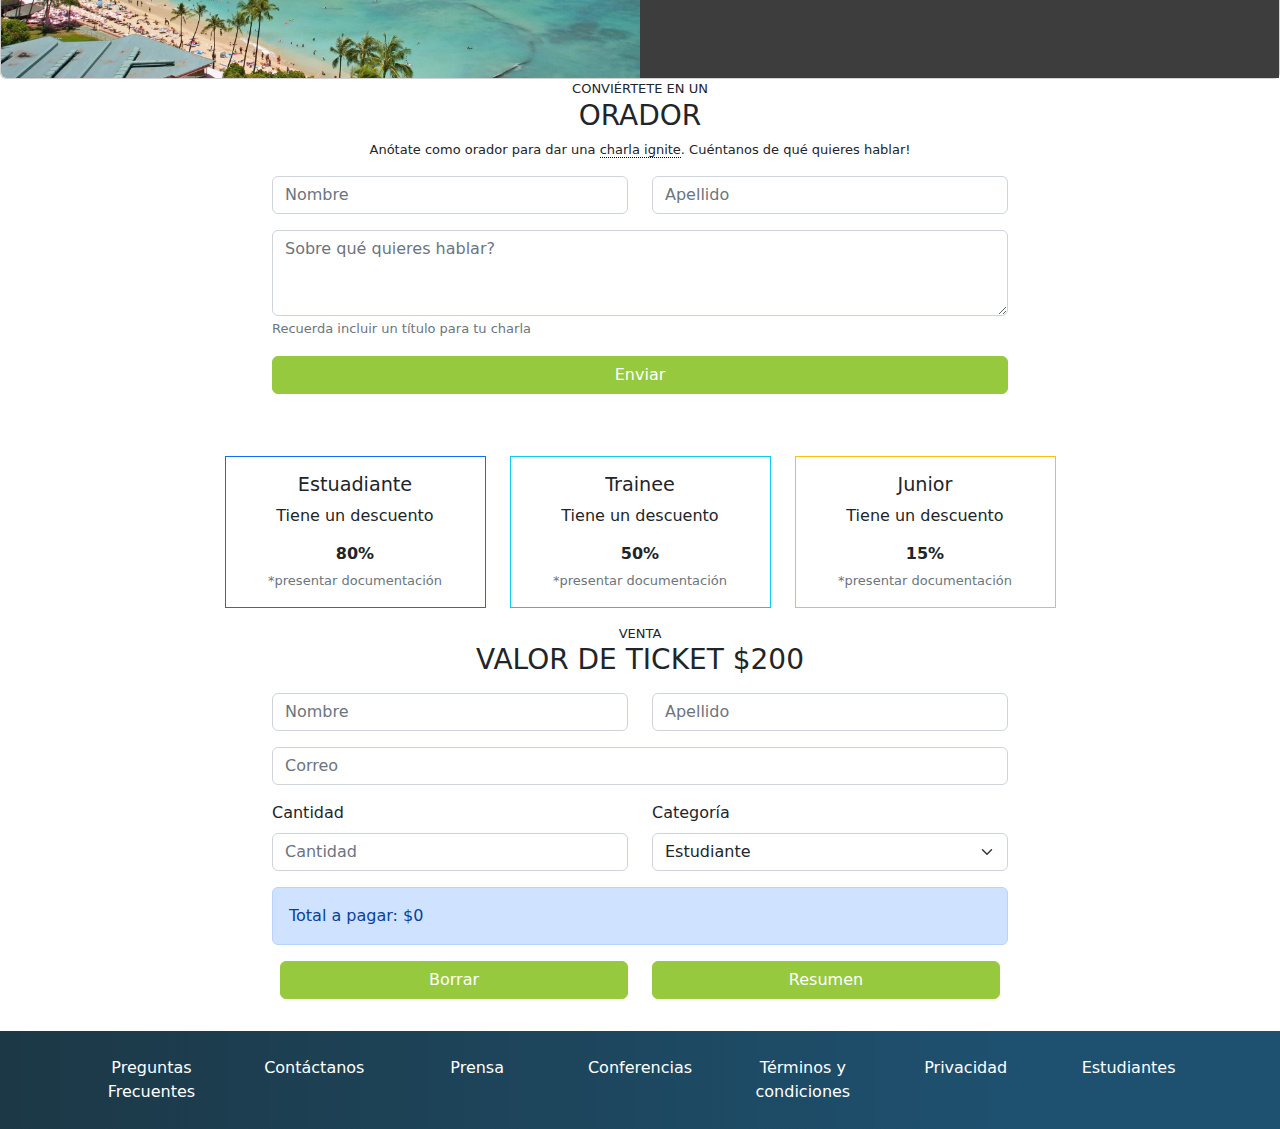
==== commit 35fc8ca2: "modifico js para que muestre el total" ====
--- a/index.html
+++ b/index.html
@@ -272,19 +272,19 @@
             </div>
             <div class="row justify-content-center mt-3">
                 <div class="col-8">
-                    <div class="alert alert-primary" role="alert">
-                        Total a pagar: $ <p id="total_a_pagar" class="align-middle"></p>
-                    </div>
-                </div>
-
-            </div>
-            <div class="container">
+                    <div id="total_a_pagar" class="alert alert-primary" role="alert">
+                         Total a pagar: $
+                    </div>
+                </div>
+
+            </div>
+            <div class="container" id="botones">
                 <div class="row justify-content-center mb-2">
                     <div id="borrar" class="d-grid col-4">
-                        <button class="btn btn-primary" id="btn-borrar" type="reset">Borrar</button>
+                        <button class="btn btn-primary" id="btn-borrar" onclick="reset()" type="reset">Borrar</button>
                     </div>
                     <div id="resumen" class="d-grid col-4">
-                        <button class="btn btn-primary" id="btn-resumen" type="button">Resumen</button>
+                        <button class="btn btn-primary" id="btn-resumen" onclick="total()" type="button">Resumen</button>
                     </div>
                 </div>
             </div>
--- a/CSS/style.css
+++ b/CSS/style.css
@@ -4,7 +4,7 @@
 }
 
 h5{
-    font-size: x-large;
+    font-size: larger;
 }
 
 h6{
@@ -107,9 +107,6 @@
     margin-top: 1rem;
 }
 
-#boton-tickets{
-    
-}
 
 #pie-pagina a{
     font-size: medium;
@@ -120,4 +117,12 @@
 #tarjetas_descuento {
     border-radius: 0px;
     margin-top: 30px;
+    width: auto;
+    height: auto;
+    object-fit: cover;
 }
+
+#botones {
+    border-radius: 0px;
+
+}
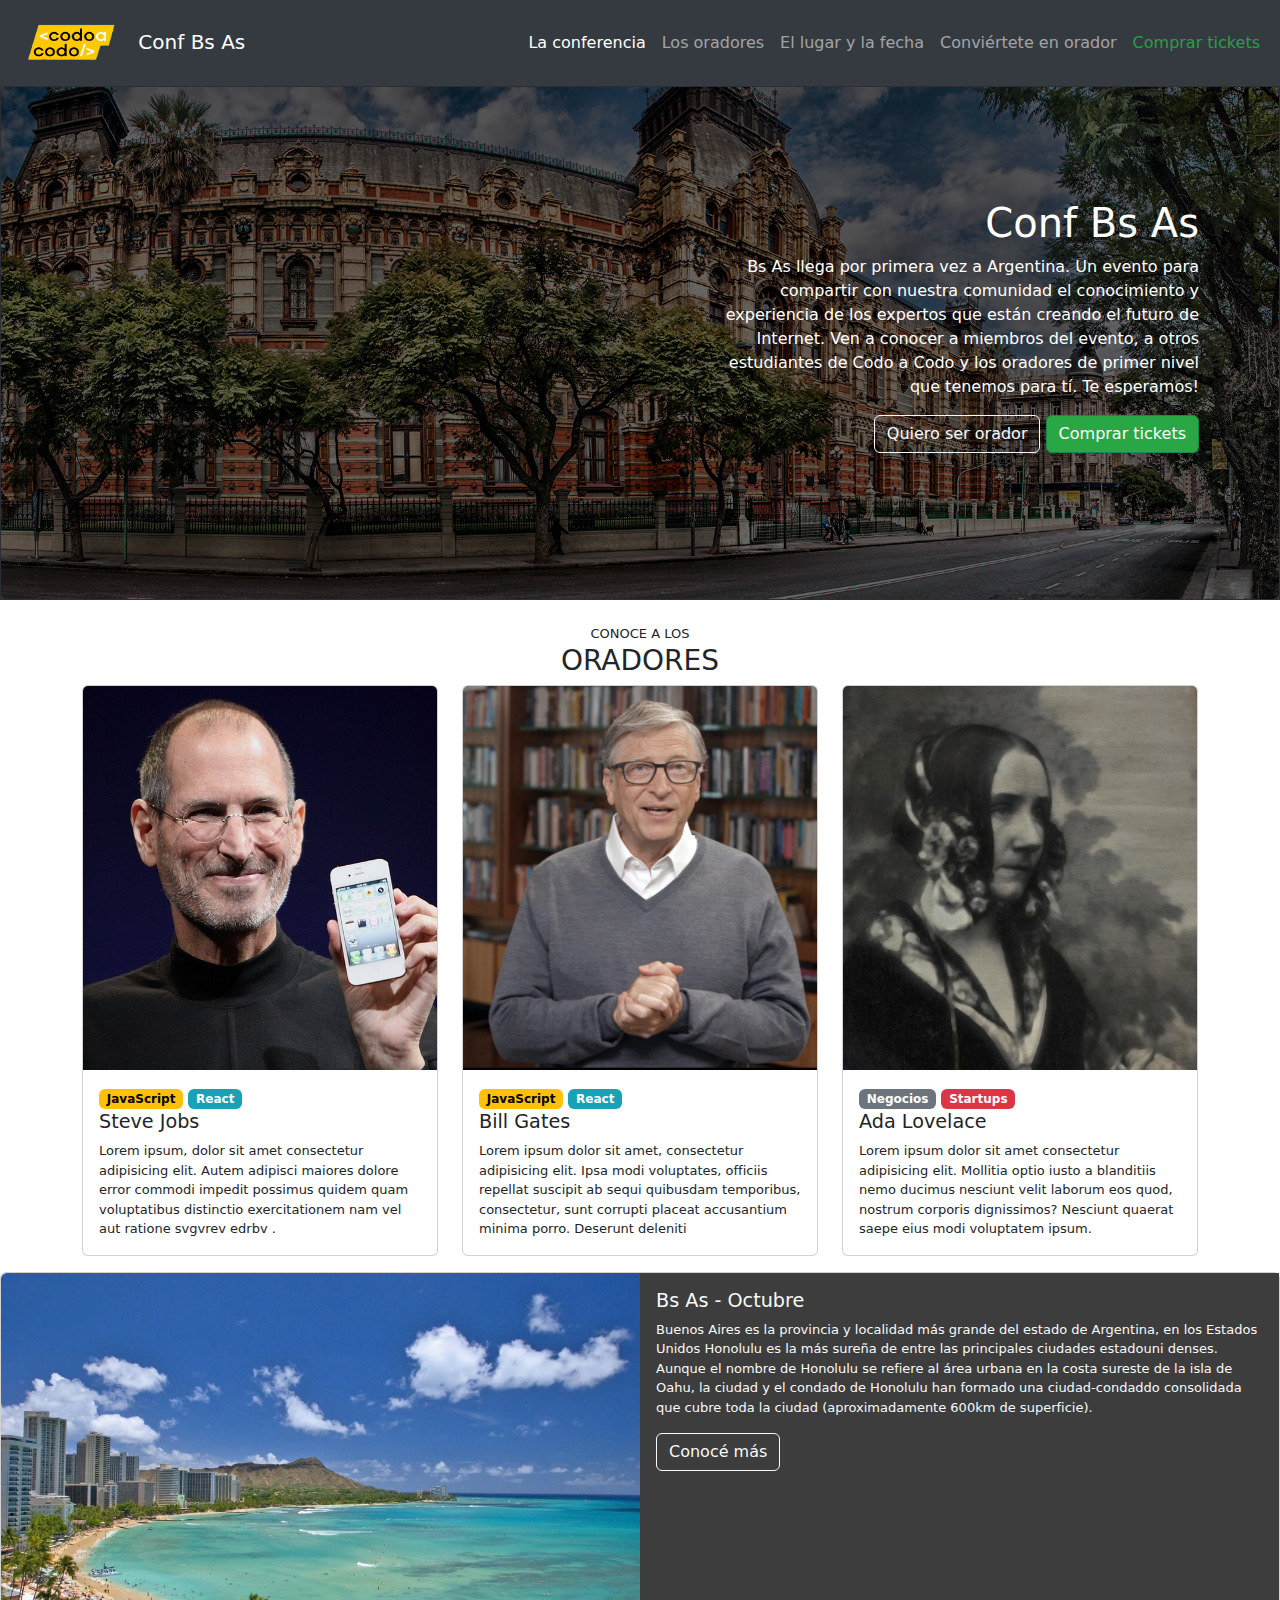
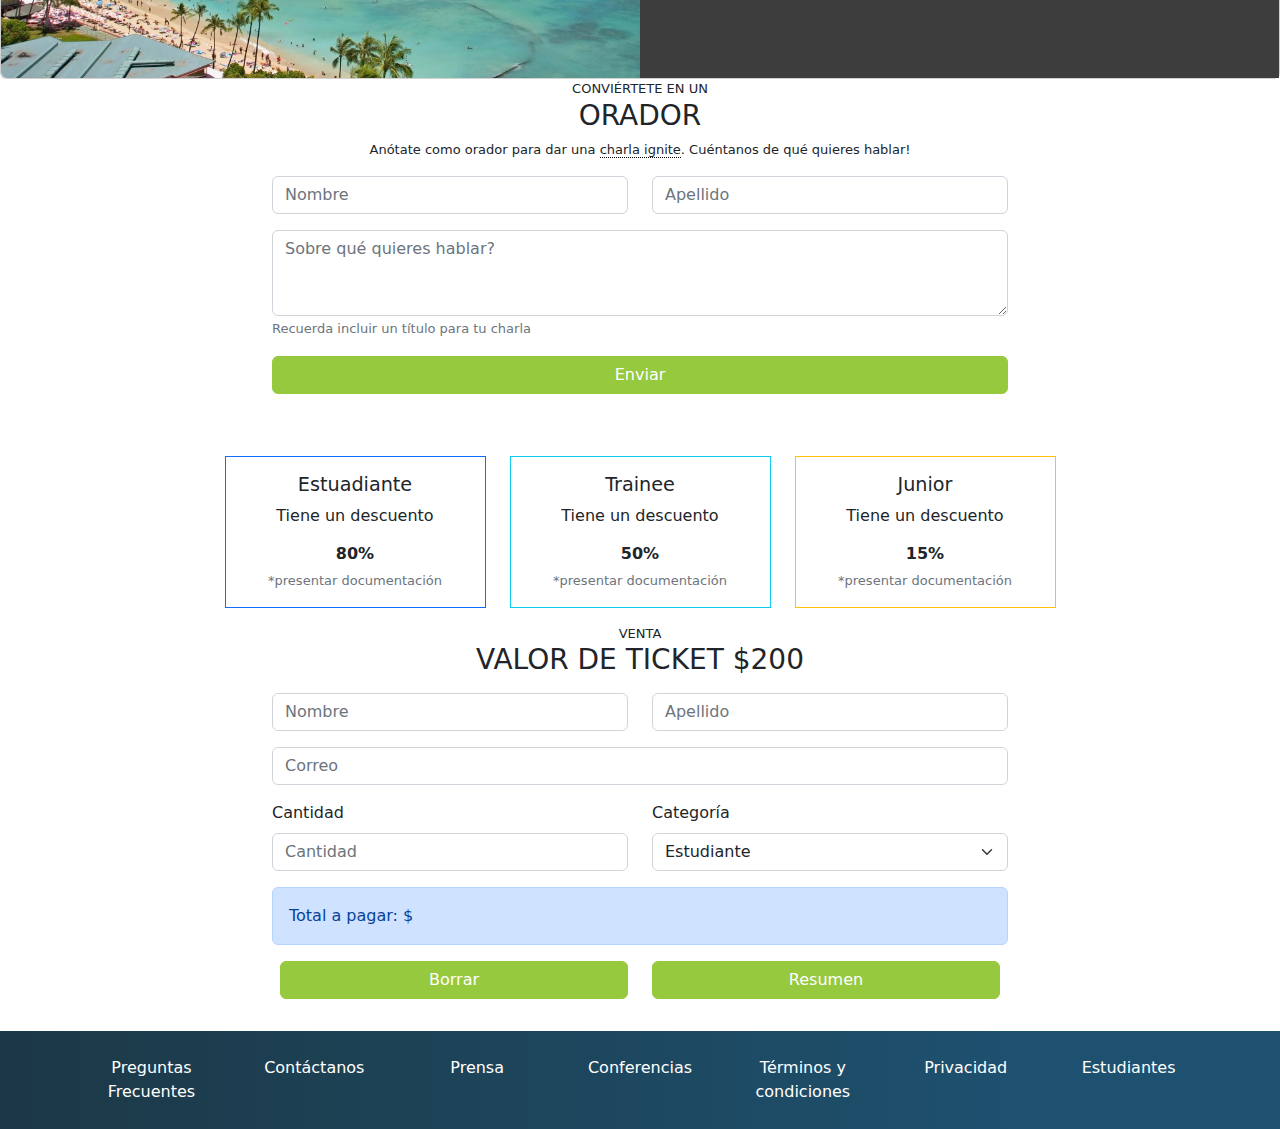
==== commit ab3aa069: "modifico botones de borrar y resumen" ====
--- a/index.html
+++ b/index.html
@@ -281,7 +281,7 @@
             <div class="container" id="botones">
                 <div class="row justify-content-center mb-2">
                     <div id="borrar" class="d-grid col-4">
-                        <button class="btn btn-primary" id="btn-borrar" onclick="reset()" type="reset">Borrar</button>
+                        <button class="btn btn-primary" id="btn-borrar" onclick="borrar()" type="reset">Borrar</button>
                     </div>
                     <div id="resumen" class="d-grid col-4">
                         <button class="btn btn-primary" id="btn-resumen" onclick="total()" type="button">Resumen</button>
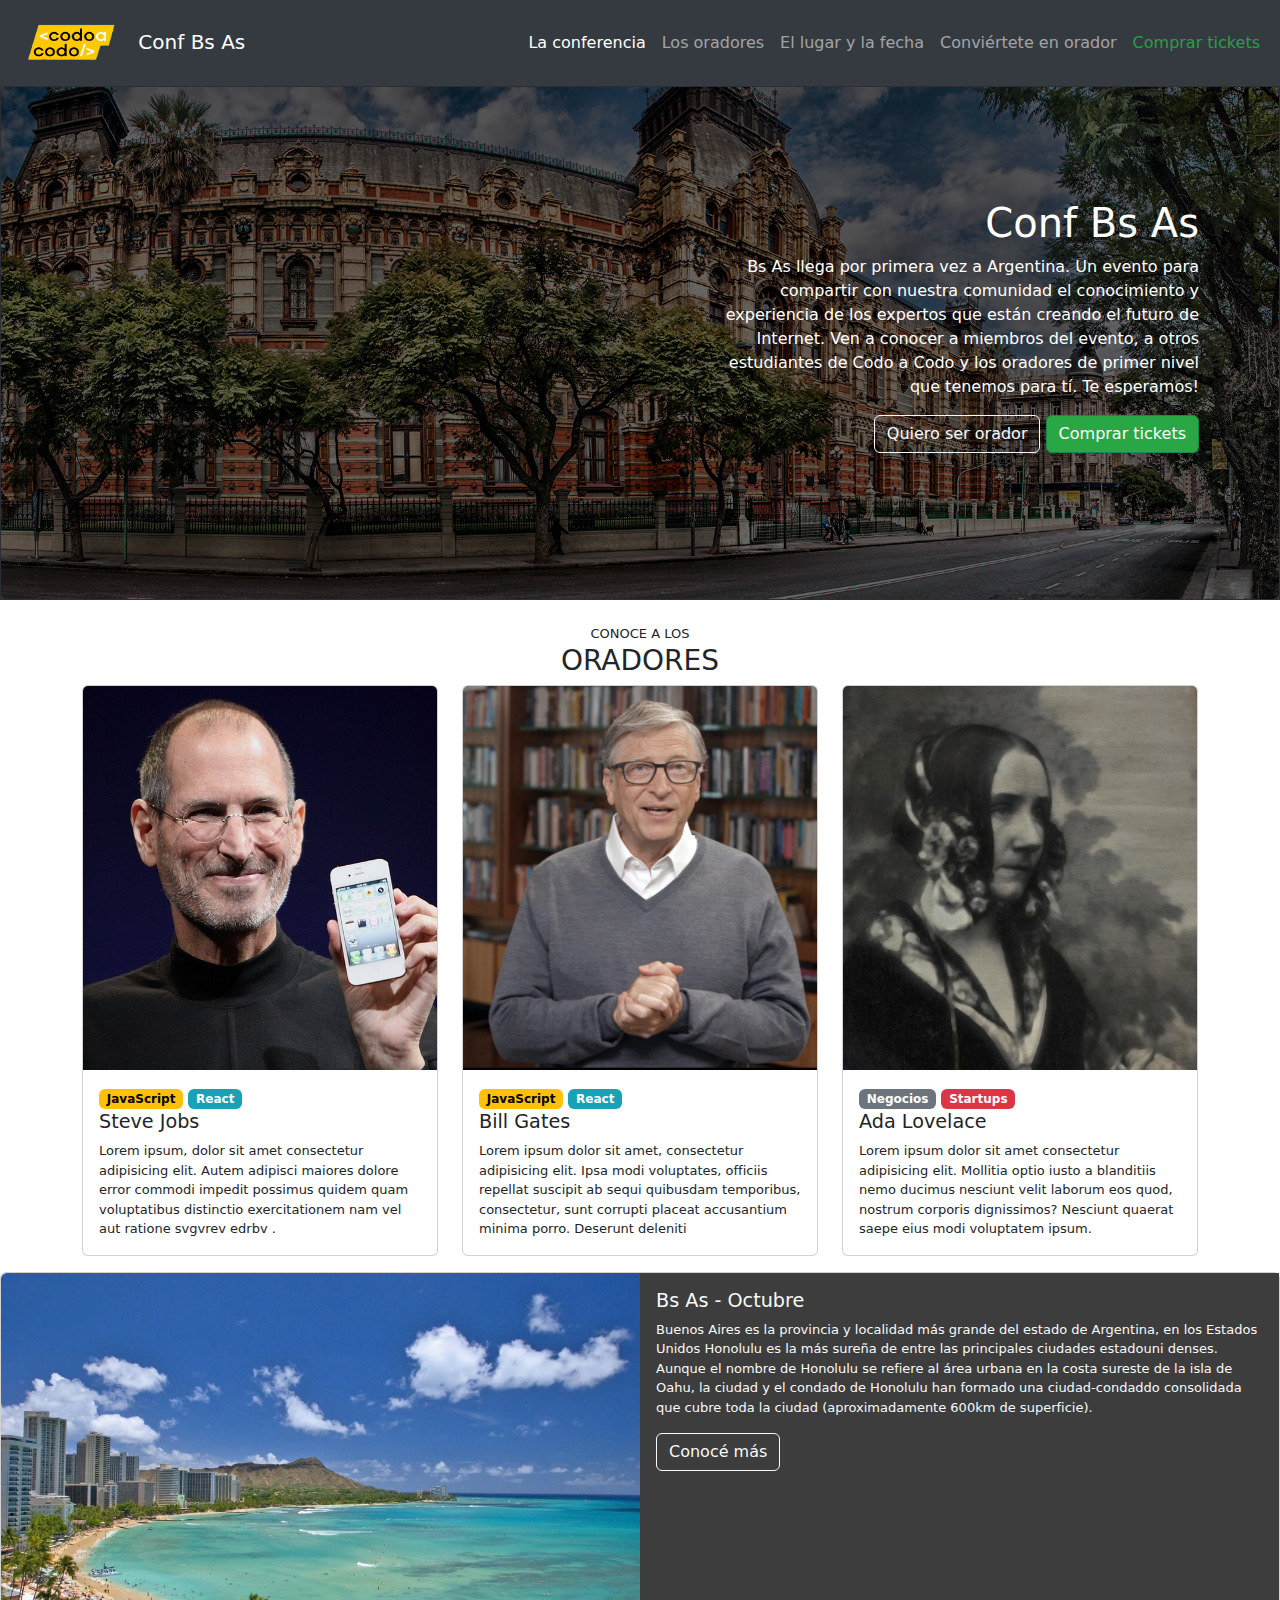
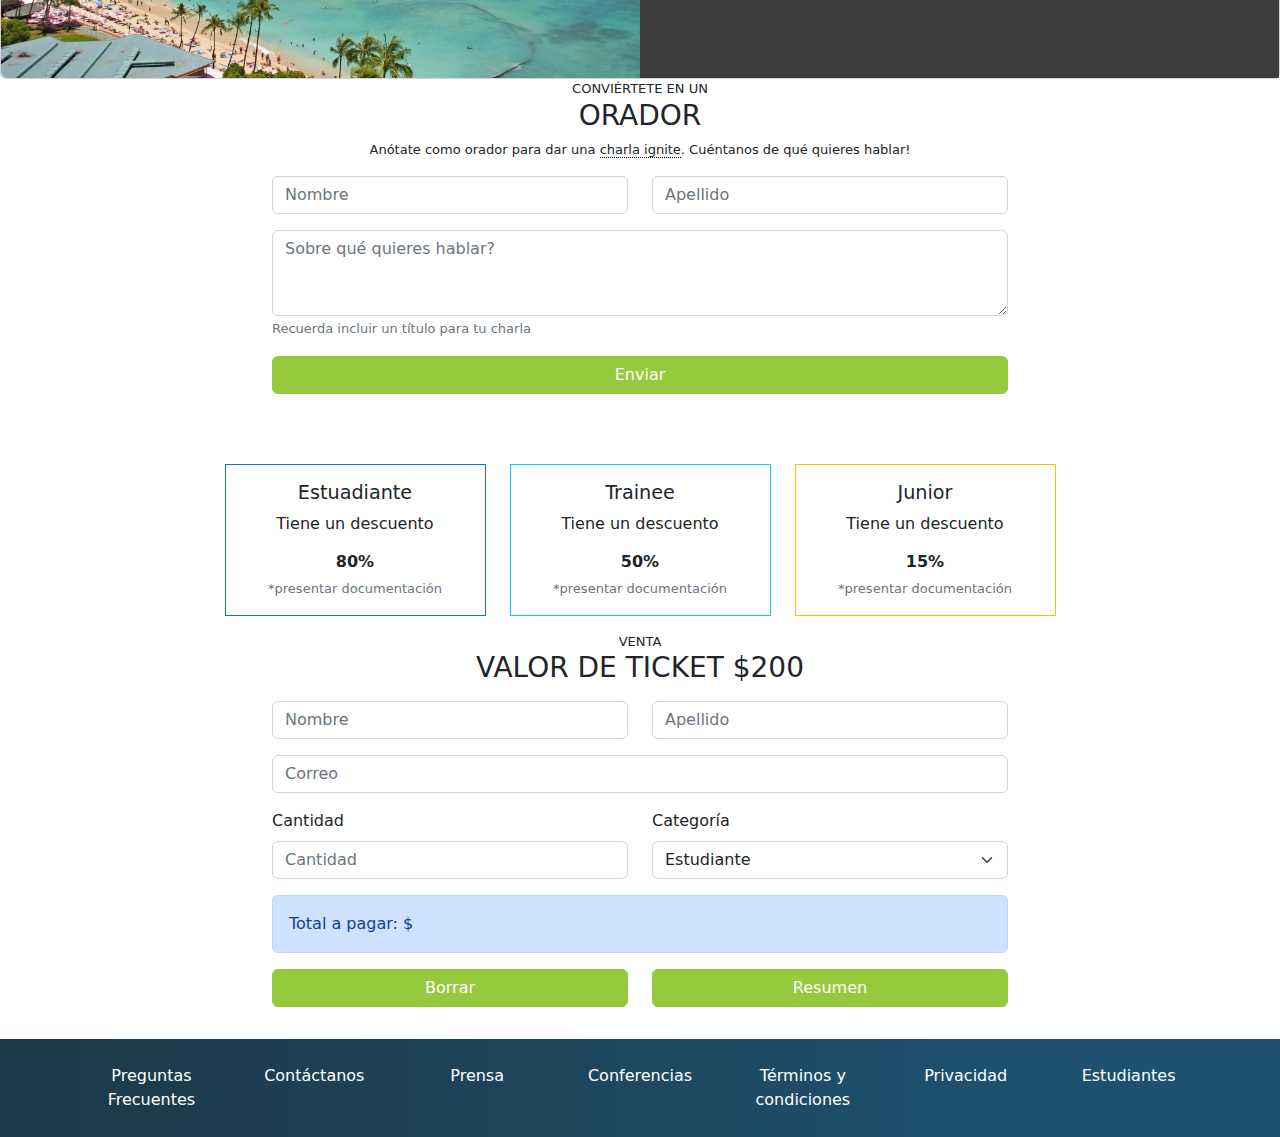
==== commit 2b11543f: "responsive para celulares" ====
--- a/index.html
+++ b/index.html
@@ -84,7 +84,7 @@
         <!--3 imagenes oradores-->
         <div class="container">
             <div class="row cards" id="oradores">
-                <div class="col">
+                <div class="col-xs-6 col-sm-6 col-md-4 col-lg-4">
                     <div class="card">
                         <img src="./IMG/steve.jpeg" class="card-img-top" alt="Steve Jobs">
                         <div class="card-body">
@@ -99,7 +99,7 @@
                         </div>
                     </div>
                 </div>
-                <div class="col">
+                <div class="col-xs-6 col-sm-6 col-md-4 col-lg-4">
                     <div class="card">
                         <img src="./IMG/bill.jpg" class="card-img-top" alt="Bill Gates">
                         <div class="card-body">
@@ -114,7 +114,7 @@
                         </div>
                     </div>
                 </div>
-                <div class="col">
+                <div class="col-xs-6 col-sm-6 col-md-4 col-lg-4">
                     <div class="card">
                         <img src="./IMG/ada.jpeg" class="card-img-top" alt="Adda Lovelace">
                         <div class="card-body">
@@ -195,36 +195,38 @@
 
     <!--COMIENZA PARTE TP INTEGRADOR JS-->
     <section id="tickets">
-        <div class="container text-center">
-            <div class="row justify-content-center">
-                <div class="col-3">
-                    <div class="card border-primary mb-3" id="tarjetas_descuento">
-                        <div class="card-body">
-                            <h5 class="card-title">Estuadiante</h5>
-                            <p class="card-text" id="parrafo-descuento">Tiene un descuento</p>
-                            <h6 class="card-text">80%</h6>
-                            <p class="card-text text-muted">*presentar documentación</p>
-                        </div>
-                    </div>
-                </div>
-
-                <div class="col-3">
-                    <div class="card border-info mb-3" id="tarjetas_descuento">
-                        <div class="card-body">
-                            <h5 class="card-title">Trainee</h5>
-                            <p class="card-text" id="parrafo-descuento">Tiene un descuento</p>
-                            <h6 class="card-text">50%</h6>
-                            <p class="card-text text-muted">*presentar documentación</p>
-                        </div>
-                    </div>
-                </div>
-                <div class="col-3">
-                    <div class="card border-warning mb-3" id="tarjetas_descuento">
-                        <div class="card-body">
-                            <h5 class="card-title">Junior</h5>
-                            <p class="card-text" id="parrafo-descuento">Tiene un descuento</p>
-                            <h6 class="card-text">15%</h6>
-                            <p class="card-text text-muted">*presentar documentación</p>
+        <div class="contenedor">
+            <div class="container text-center" >
+                <div class="row justify-content-center">
+                    <div class="col-xs-6 col-sm-4 col-md-3 col-lg-3" id="tarjetas">
+                        <div class="card border-primary mb-3" id="tarjetas_descuento">
+                            <div class="card-body">
+                                <h5 class="card-title">Estuadiante</h5>
+                                <p class="card-text" id="parrafo-descuento">Tiene un descuento</p>
+                                <h6 class="card-text">80%</h6>
+                                <p class="card-text text-muted">*presentar documentación</p>
+                            </div>
+                        </div>
+                    </div>
+
+                    <div class="col-xs-6 col-sm-4 col-md-3 col-lg-3" id="tarjetas">
+                        <div class="card border-info mb-3" id="tarjetas_descuento">
+                            <div class="card-body">
+                                <h5 class="card-title">Trainee</h5>
+                                <p class="card-text" id="parrafo-descuento">Tiene un descuento</p>
+                                <h6 class="card-text">50%</h6>
+                                <p class="card-text text-muted">*presentar documentación</p>
+                            </div>
+                        </div>
+                    </div>
+                    <div class="col-xs-6 col-sm-4 col-md-3 col-lg-3" id="tarjetas">
+                        <div class="card border-warning mb-3" id="tarjetas_descuento">
+                            <div class="card-body">
+                                <h5 class="card-title">Junior</h5>
+                                <p class="card-text" id="parrafo-descuento">Tiene un descuento</p>
+                                <h6 class="card-text">15%</h6>
+                                <p class="card-text text-muted">*presentar documentación</p>
+                            </div>
                         </div>
                     </div>
                 </div>
@@ -239,7 +241,7 @@
     </section>
 
     <section>
-        <form class="container">
+        <form class="container" action="mailto:perez9camila@gmail.com" method="post" enctype="text/plain">
             <div class="row justify-content-center mt-3">
                 <div class="col-4">
                     <input type="text" name="Nombre" class="form-control" placeholder="Nombre" aria-label="Nombre">
@@ -278,7 +280,7 @@
                 </div>
 
             </div>
-            <div class="container" id="botones">
+            <div id="botones">
                 <div class="row justify-content-center mb-2">
                     <div id="borrar" class="d-grid col-4">
                         <button class="btn btn-primary" id="btn-borrar" onclick="borrar()" type="reset">Borrar</button>
--- a/CSS/style.css
+++ b/CSS/style.css
@@ -116,7 +116,7 @@
 
 #tarjetas_descuento {
     border-radius: 0px;
-    margin-top: 30px;
+    margin-top: 3vw;
     width: auto;
     height: auto;
     object-fit: cover;
@@ -126,3 +126,36 @@
     border-radius: 0px;
 
 }
+
+/*Responsive para celulares pequeños*/
+@media (max-width: 575px ) {
+    #tarjetas {
+        border-radius: 0px;
+        margin-top: 3vw;
+        width: auto;
+        height: auto;
+        object-fit: cover;
+    }
+
+    #conf{
+        text-align: justify;
+        text-align: center;
+        margin-top: auto;
+        margin-right: auto;
+        margin-bottom: auto;
+        overflow: auto; /*scroll de pantalla para que el texto no desborde*/
+    }
+
+    #texto-bsas{
+        text-align: justify;
+        text-align: right;
+        font-size: small;
+        
+    }
+
+    #pie-pagina a{
+        font-size: small;
+        margin-top: 2vw;
+        margin-bottom: 2vw;
+    }
+}
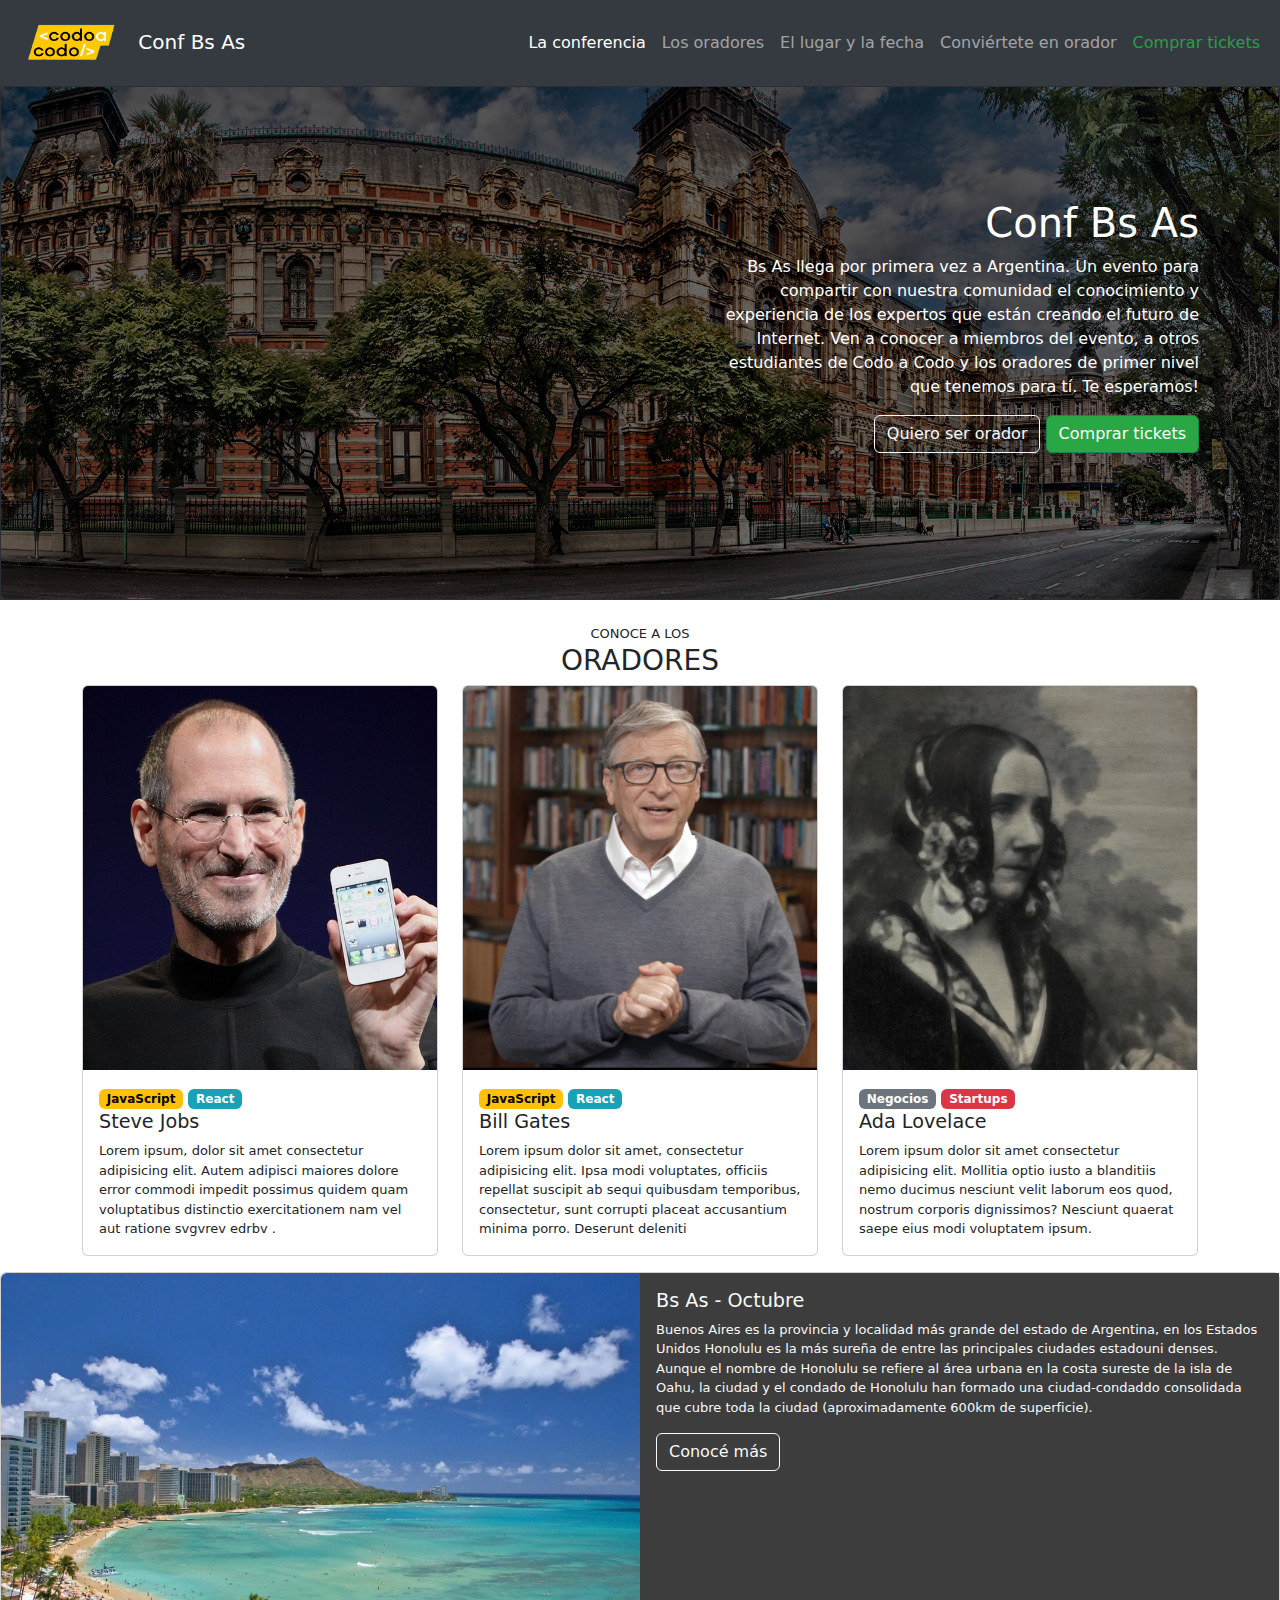
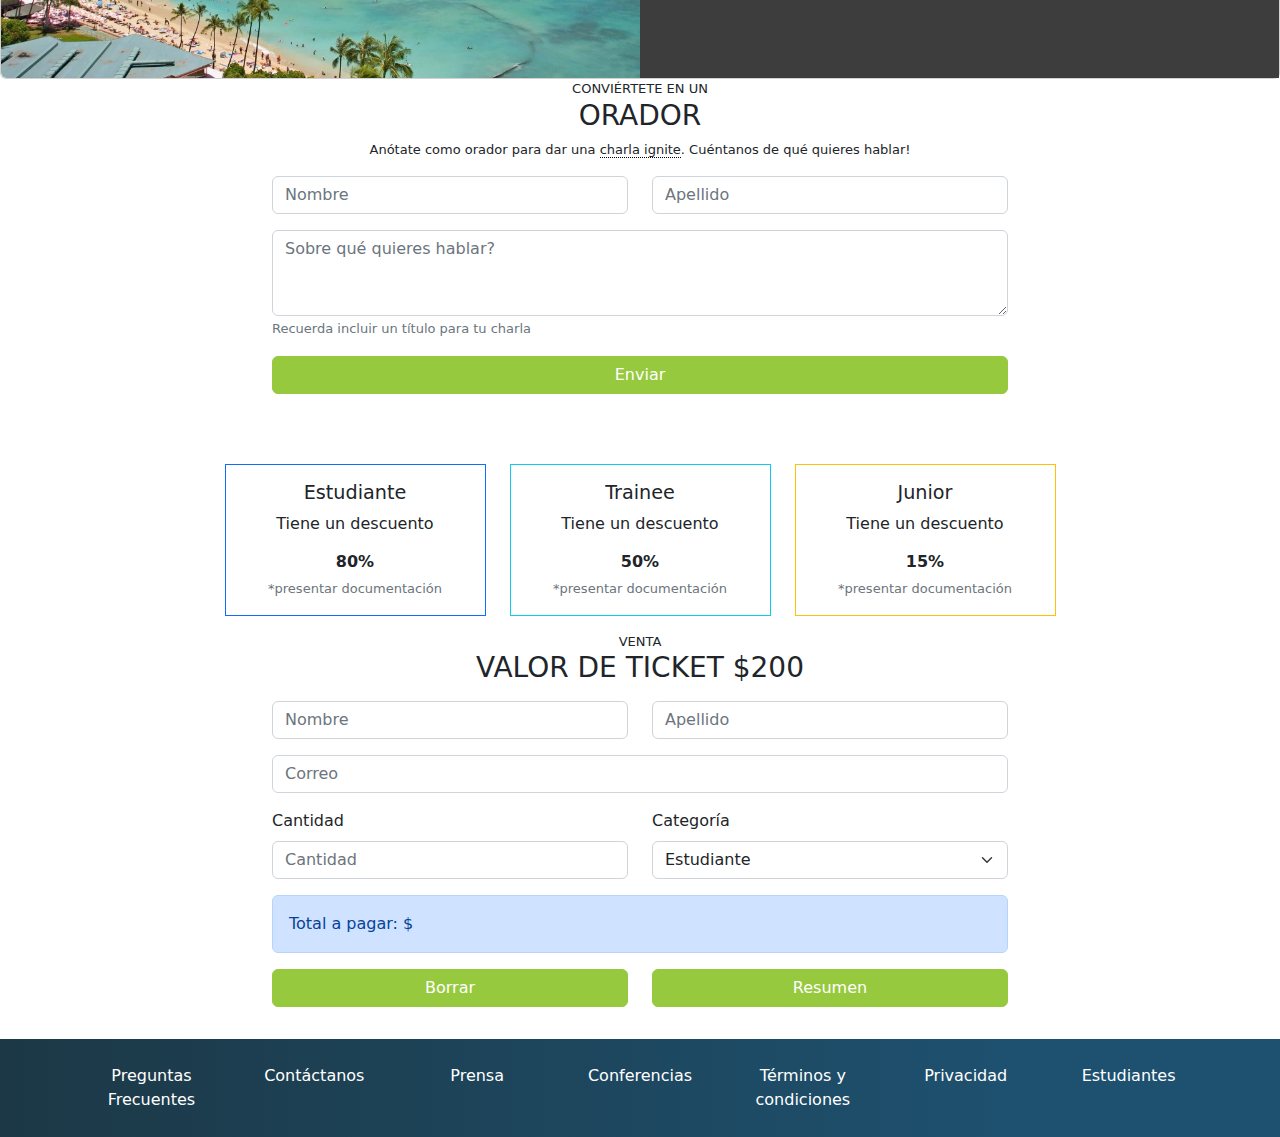
==== commit f44bbc66: "arreglo js" ====
--- a/index.html
+++ b/index.html
@@ -201,7 +201,7 @@
                     <div class="col-xs-6 col-sm-4 col-md-3 col-lg-3" id="tarjetas">
                         <div class="card border-primary mb-3" id="tarjetas_descuento">
                             <div class="card-body">
-                                <h5 class="card-title">Estuadiante</h5>
+                                <h5 class="card-title">Estudiante</h5>
                                 <p class="card-text" id="parrafo-descuento">Tiene un descuento</p>
                                 <h6 class="card-text">80%</h6>
                                 <p class="card-text text-muted">*presentar documentación</p>
@@ -266,9 +266,9 @@
                 <div class="col-4">
                     <label class="form-label">Categoría</label>
                     <select class="form-select" id="categoria_descuento" aria-label="Categoría">
-                        <option value="estudiante" selected>Estudiante</option>
-                        <option value="trainee">Trainee</option>
-                        <option value="junior">Junior</option>
+                        <option value="1" selected>Estudiante</option>
+                        <option value="2">Trainee</option>
+                        <option value="3">Junior</option>
                     </select>
                 </div>
             </div>
